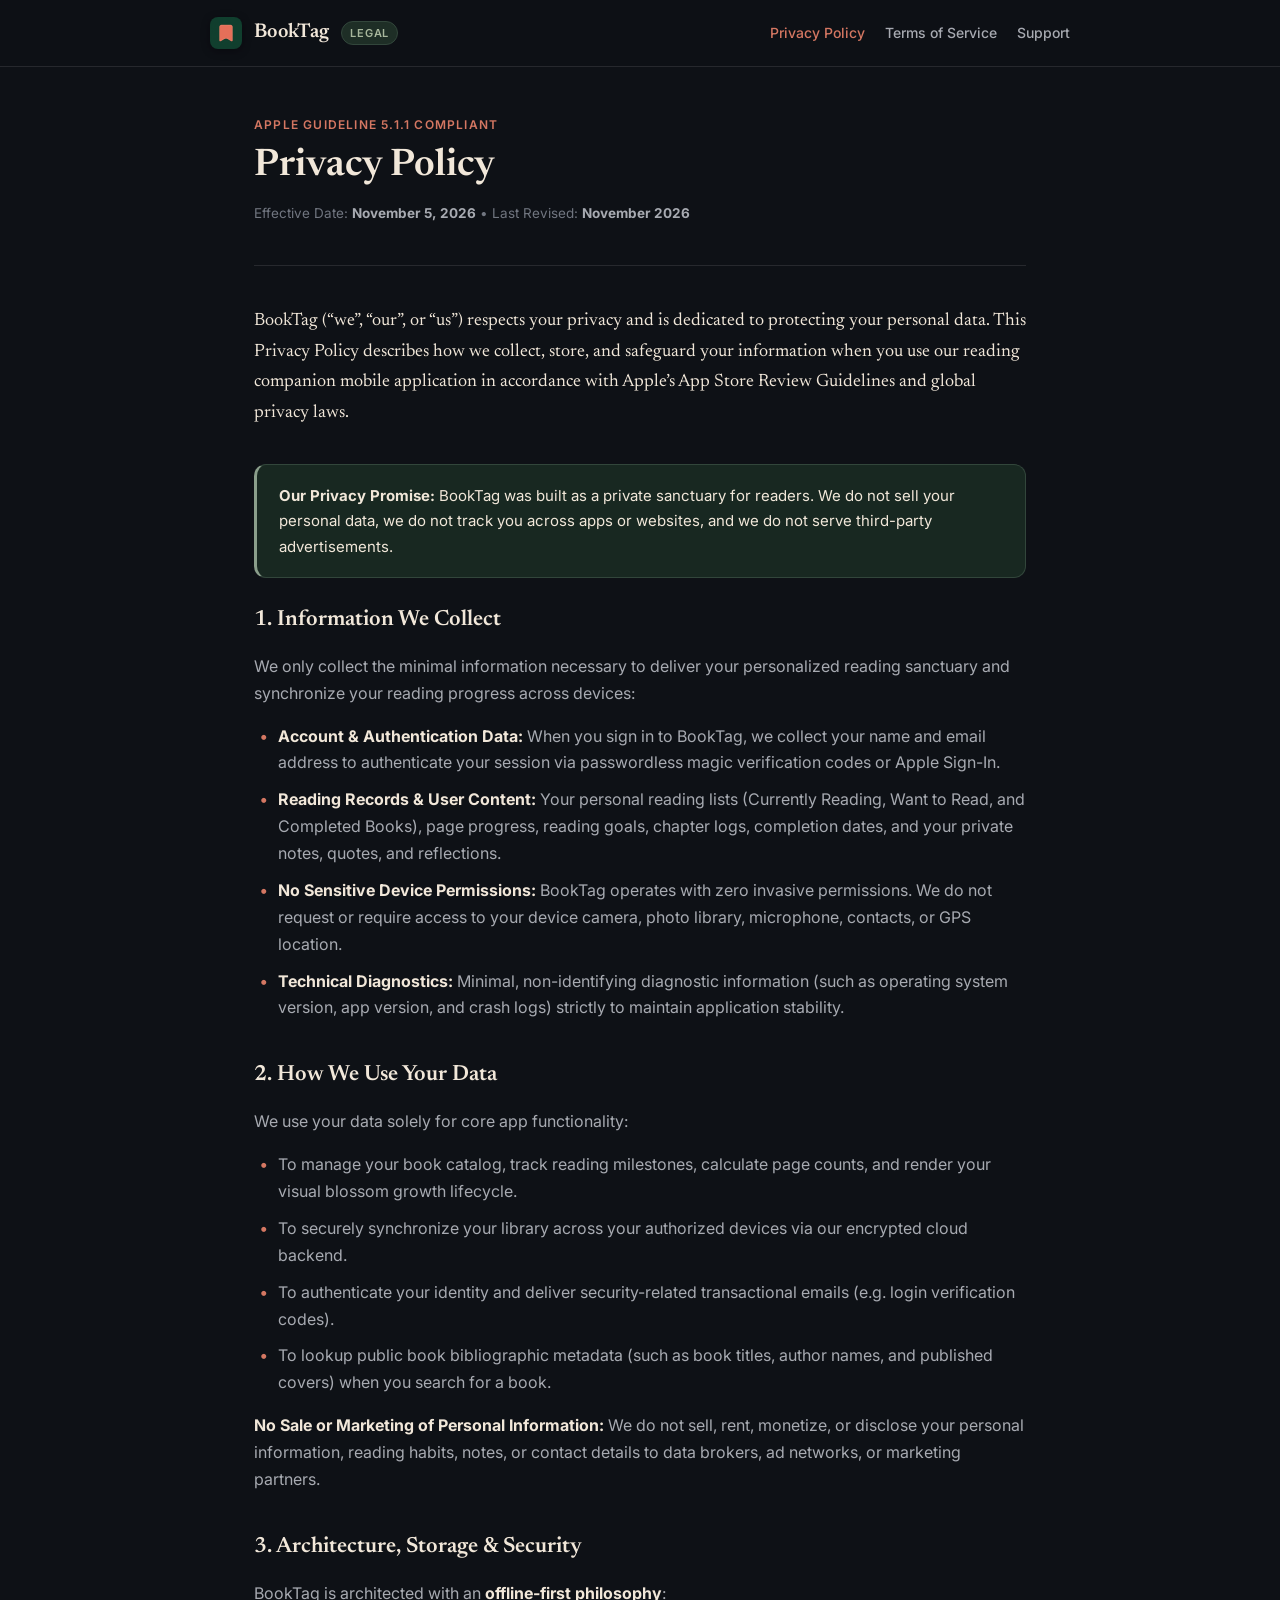
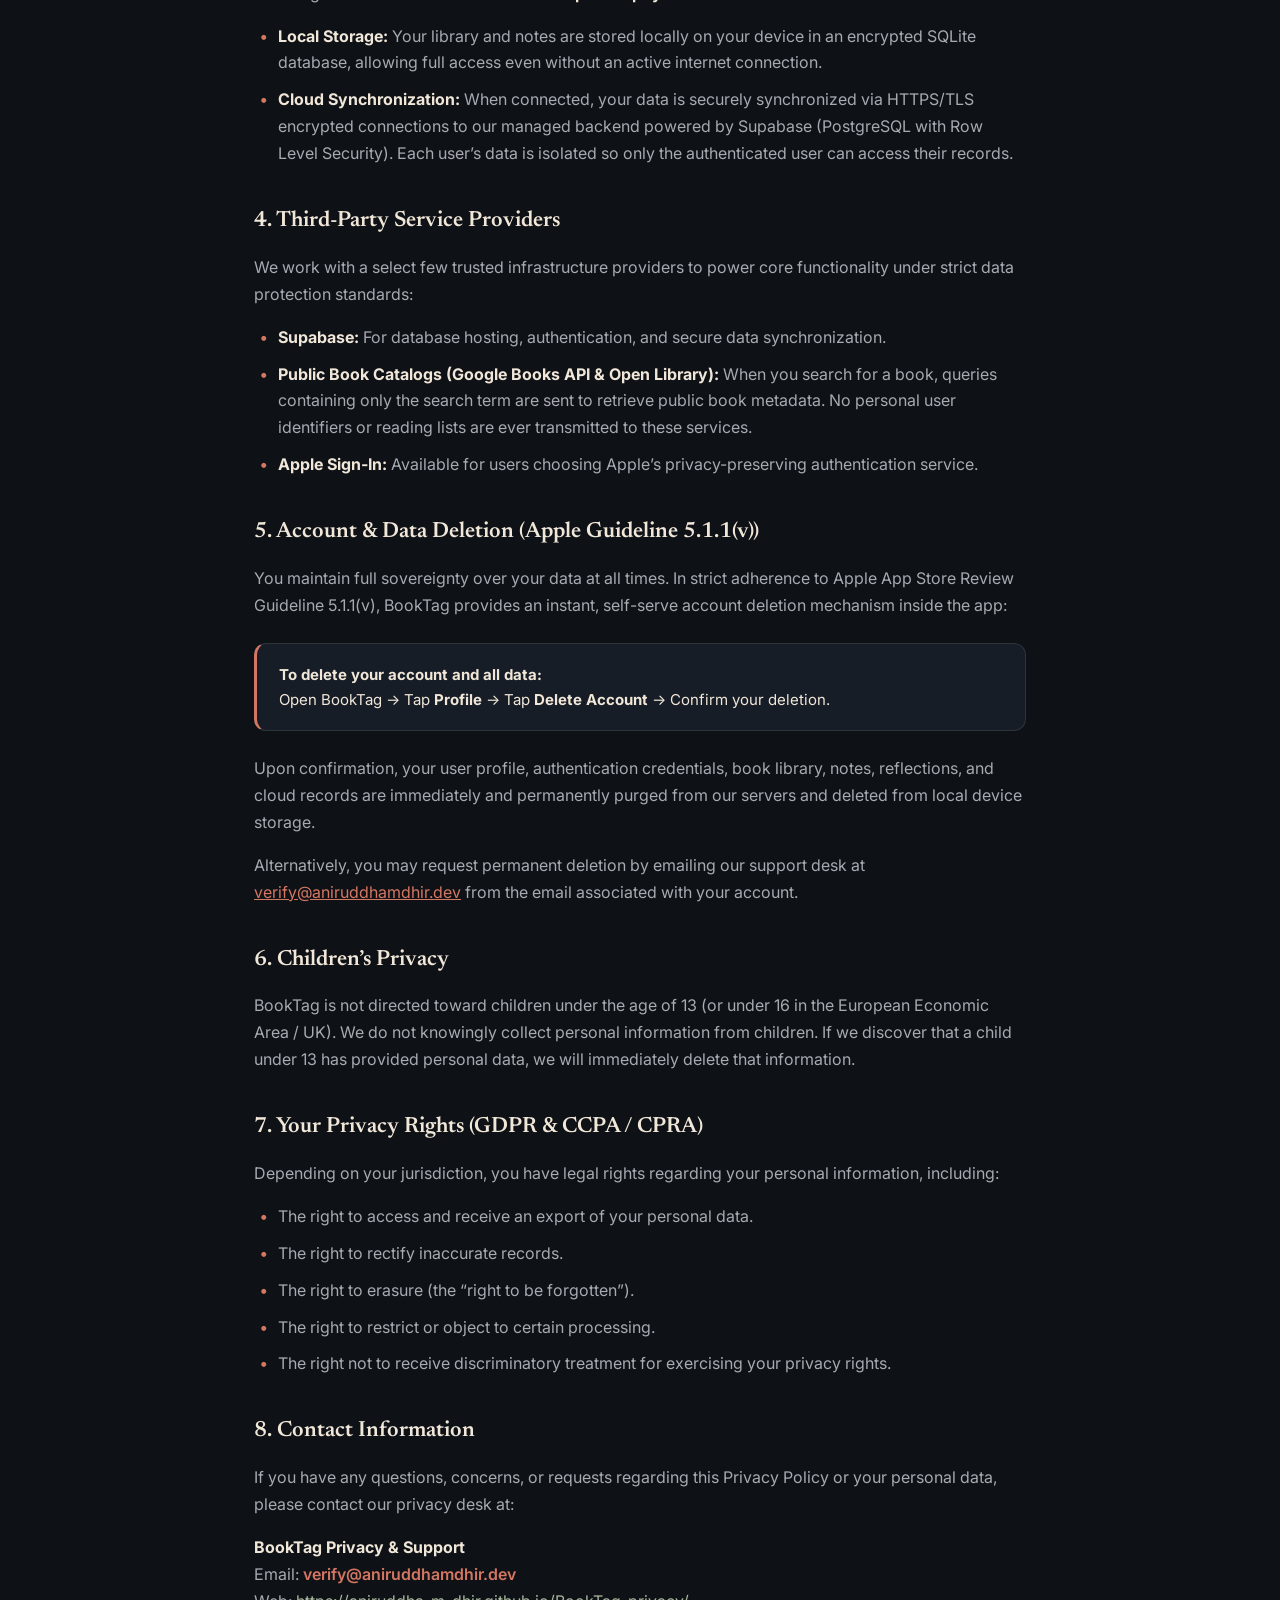
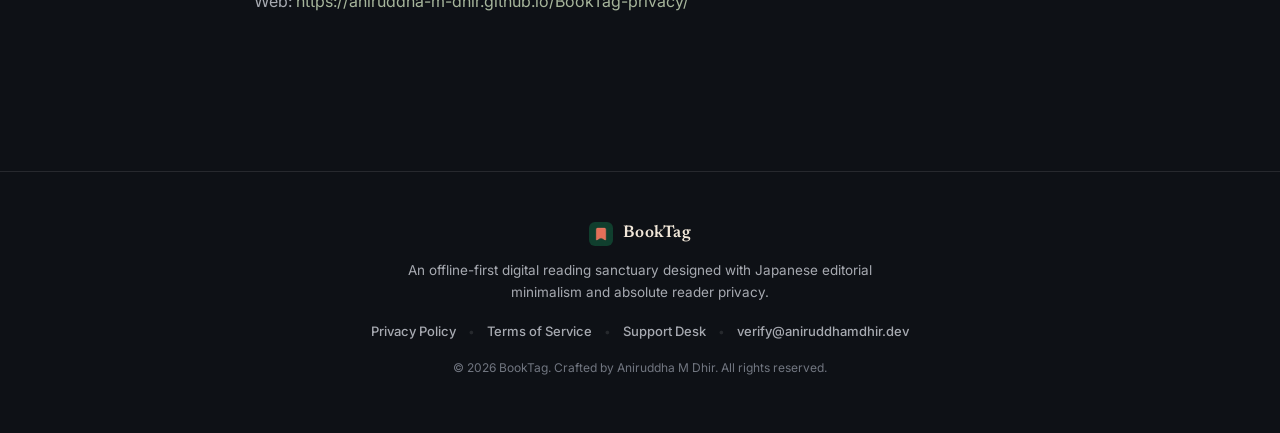
==== privacy.html @ 9f35cb64 "feat: add official BookTag logo, enhanced footers, and favicon" ====
<!DOCTYPE html>
<html lang="en">
<head>
  <meta charset="UTF-8">
  <meta name="viewport" content="width=device-width, initial-scale=1.0">
  <title>Privacy Policy — BookTag</title>
  <meta name="description" content="BookTag Privacy Policy: How we collect, safeguard, and respect your personal reading data in accordance with Apple App Store Review Guidelines.">
  <link rel="preconnect" href="https://fonts.googleapis.com">
  <link rel="preconnect" href="https://fonts.gstatic.com" crossorigin>
  <link href="https://fonts.googleapis.com/css2?family=Inter:wght@400;500;600;700&family=Newsreader:ital,opsz,wght@0,6..72,400;0,6..72,500;0,6..72,600;1,6..72,400&display=swap" rel="stylesheet">
  <link rel="icon" type="image/png" href="favicon.png">
  <link rel="apple-touch-icon" href="icon.png">
  <link rel="stylesheet" href="style.css">
</head>
<body>

  <nav class="site-nav">
    <div class="nav-container">
      <a href="index.html" class="brand-link">
        <img src="icon.png" alt="BookTag" class="brand-logo-img">
        <span class="brand-name">BookTag</span>
        <span class="brand-badge">Legal</span>
      </a>
      <div class="nav-links">
        <a href="privacy.html" class="active">Privacy Policy</a>
        <a href="terms.html">Terms of Service</a>
        <a href="support.html">Support</a>
      </div>
    </div>
  </nav>

  <main class="container">
    <header class="page-header">
      <div class="page-category">Apple Guideline 5.1.1 Compliant</div>
      <h1>Privacy Policy</h1>
      <p class="effective-date">Effective Date: <strong>November 5, 2026</strong> &bull; Last Revised: <strong>November 2026</strong></p>
    </header>

    <p class="intro-lead">
      BookTag (“we”, “our”, or “us”) respects your privacy and is dedicated to protecting your personal data. This Privacy Policy describes how we collect, store, and safeguard your information when you use our reading companion mobile application in accordance with Apple’s App Store Review Guidelines and global privacy laws.
    </p>

    <div class="callout-box green">
      <p>
        <strong>Our Privacy Promise:</strong> BookTag was built as a private sanctuary for readers. We do not sell your personal data, we do not track you across apps or websites, and we do not serve third-party advertisements.
      </p>
    </div>

    <section class="legal-section">
      <h2>1. Information We Collect</h2>
      <p>We only collect the minimal information necessary to deliver your personalized reading sanctuary and synchronize your reading progress across devices:</p>
      <ul>
        <li>
          <strong>Account & Authentication Data:</strong> When you sign in to BookTag, we collect your name and email address to authenticate your session via passwordless magic verification codes or Apple Sign-In.
        </li>
        <li>
          <strong>Reading Records & User Content:</strong> Your personal reading lists (Currently Reading, Want to Read, and Completed Books), page progress, reading goals, chapter logs, completion dates, and your private notes, quotes, and reflections.
        </li>
        <li>
          <strong>No Sensitive Device Permissions:</strong> BookTag operates with zero invasive permissions. We do not request or require access to your device camera, photo library, microphone, contacts, or GPS location.
        </li>
        <li>
          <strong>Technical Diagnostics:</strong> Minimal, non-identifying diagnostic information (such as operating system version, app version, and crash logs) strictly to maintain application stability.
        </li>
      </ul>
    </section>

    <section class="legal-section">
      <h2>2. How We Use Your Data</h2>
      <p>We use your data solely for core app functionality:</p>
      <ul>
        <li>To manage your book catalog, track reading milestones, calculate page counts, and render your visual blossom growth lifecycle.</li>
        <li>To securely synchronize your library across your authorized devices via our encrypted cloud backend.</li>
        <li>To authenticate your identity and deliver security-related transactional emails (e.g. login verification codes).</li>
        <li>To lookup public book bibliographic metadata (such as book titles, author names, and published covers) when you search for a book.</li>
      </ul>
      <p>
        <strong>No Sale or Marketing of Personal Information:</strong> We do not sell, rent, monetize, or disclose your personal information, reading habits, notes, or contact details to data brokers, ad networks, or marketing partners.
      </p>
    </section>

    <section class="legal-section">
      <h2>3. Architecture, Storage & Security</h2>
      <p>
        BookTag is architected with an <strong>offline-first philosophy</strong>:
      </p>
      <ul>
        <li>
          <strong>Local Storage:</strong> Your library and notes are stored locally on your device in an encrypted SQLite database, allowing full access even without an active internet connection.
        </li>
        <li>
          <strong>Cloud Synchronization:</strong> When connected, your data is securely synchronized via HTTPS/TLS encrypted connections to our managed backend powered by Supabase (PostgreSQL with Row Level Security). Each user’s data is isolated so only the authenticated user can access their records.
        </li>
      </ul>
    </section>

    <section class="legal-section">
      <h2>4. Third-Party Service Providers</h2>
      <p>We work with a select few trusted infrastructure providers to power core functionality under strict data protection standards:</p>
      <ul>
        <li>
          <strong>Supabase:</strong> For database hosting, authentication, and secure data synchronization.
        </li>
        <li>
          <strong>Public Book Catalogs (Google Books API & Open Library):</strong> When you search for a book, queries containing only the search term are sent to retrieve public book metadata. No personal user identifiers or reading lists are ever transmitted to these services.
        </li>
        <li>
          <strong>Apple Sign-In:</strong> Available for users choosing Apple’s privacy-preserving authentication service.
        </li>
      </ul>
    </section>

    <section class="legal-section">
      <h2>5. Account & Data Deletion (Apple Guideline 5.1.1(v))</h2>
      <p>You maintain full sovereignty over your data at all times. In strict adherence to Apple App Store Review Guideline 5.1.1(v), BookTag provides an instant, self-serve account deletion mechanism inside the app:</p>
      <div class="callout-box">
        <p>
          <strong>To delete your account and all data:</strong><br>
          Open BookTag &rarr; Tap <strong>Profile</strong> &rarr; Tap <strong>Delete Account</strong> &rarr; Confirm your deletion.
        </p>
      </div>
      <p>
        Upon confirmation, your user profile, authentication credentials, book library, notes, reflections, and cloud records are immediately and permanently purged from our servers and deleted from local device storage.
      </p>
      <p>
        Alternatively, you may request permanent deletion by emailing our support desk at <a href="mailto:verify@aniruddhamdhir.dev" style="color: var(--accent-terracotta);">verify@aniruddhamdhir.dev</a> from the email associated with your account.
      </p>
    </section>

    <section class="legal-section">
      <h2>6. Children’s Privacy</h2>
      <p>
        BookTag is not directed toward children under the age of 13 (or under 16 in the European Economic Area / UK). We do not knowingly collect personal information from children. If we discover that a child under 13 has provided personal data, we will immediately delete that information.
      </p>
    </section>

    <section class="legal-section">
      <h2>7. Your Privacy Rights (GDPR & CCPA / CPRA)</h2>
      <p>Depending on your jurisdiction, you have legal rights regarding your personal information, including:</p>
      <ul>
        <li>The right to access and receive an export of your personal data.</li>
        <li>The right to rectify inaccurate records.</li>
        <li>The right to erasure (the “right to be forgotten”).</li>
        <li>The right to restrict or object to certain processing.</li>
        <li>The right not to receive discriminatory treatment for exercising your privacy rights.</li>
      </ul>
    </section>

    <section class="legal-section">
      <h2>8. Contact Information</h2>
      <p>If you have any questions, concerns, or requests regarding this Privacy Policy or your personal data, please contact our privacy desk at:</p>
      <p>
        <strong>BookTag Privacy & Support</strong><br>
        Email: <a href="mailto:verify@aniruddhamdhir.dev" style="color: var(--accent-terracotta); text-decoration: none; font-weight: 600;">verify@aniruddhamdhir.dev</a><br>
        Web: <a href="https://aniruddha-m-dhir.github.io/BookTag-privacy/" style="color: var(--text-sage); text-decoration: none;">https://aniruddha-m-dhir.github.io/BookTag-privacy/</a>
      </p>
    </section>
  </main>

  <footer class="site-footer">
    <div class="footer-container">
      <a href="index.html" class="footer-brand">
        <img src="icon.png" alt="BookTag" class="footer-logo">
        <span class="footer-brand-name">BookTag</span>
      </a>
      <p class="footer-tagline">
        An offline-first digital reading sanctuary designed with Japanese editorial minimalism and absolute reader privacy.
      </p>
      <div class="footer-links">
        <a href="privacy.html">Privacy Policy</a>
        <span class="sep">&bull;</span>
        <a href="terms.html">Terms of Service</a>
        <span class="sep">&bull;</span>
        <a href="support.html">Support Desk</a>
        <span class="sep">&bull;</span>
        <a href="mailto:verify@aniruddhamdhir.dev">verify@aniruddhamdhir.dev</a>
      </div>
      <p class="footer-copyright">&copy; 2026 BookTag. Crafted by Aniruddha M Dhir. All rights reserved.</p>
    </div>
  </footer>

</body>
</html>
---- style.css ----
:root {
  --bg-primary: #0E1116;
  --bg-surface: #161D26;
  --bg-surface-elevated: #1E2632;
  --bg-green-card: #182821;
  --border-color: rgba(255, 255, 255, 0.1);
  --border-green: #32463B;
  --text-primary: #F1E7D9;
  --text-secondary: #A7AAB1;
  --text-muted: #717680;
  --text-sage: #A7B69C;
  --accent-terracotta: #D47762;
  --accent-gold: #D8A765;
  --accent-sage: #8A9E8B;
  --font-serif: "Newsreader", Georgia, "Times New Roman", serif;
  --font-sans: "Inter", -apple-system, BlinkMacSystemFont, "Segoe UI", Roboto, sans-serif;
}

* {
  box-sizing: border-box;
  margin: 0;
  padding: 0;
}

body {
  background-color: var(--bg-primary);
  color: var(--text-primary);
  font-family: var(--font-sans);
  line-height: 1.68;
  font-size: 16px;
  -webkit-font-smoothing: antialiased;
  -moz-osx-font-smoothing: grayscale;
  padding: 0;
  margin: 0;
}

.site-nav {
  position: sticky;
  top: 0;
  z-index: 100;
  background: rgba(14, 17, 22, 0.88);
  backdrop-filter: blur(16px);
  -webkit-backdrop-filter: blur(16px);
  border-bottom: 1px solid var(--border-color);
  padding: 16px 24px;
}

.nav-container {
  max-width: 860px;
  margin: 0 auto;
  display: flex;
  align-items: center;
  justify-content: space-between;
}

.brand-link {
  display: flex;
  align-items: center;
  gap: 12px;
  text-decoration: none;
  color: var(--text-primary);
}

.brand-mark {
  width: 32px;
  height: 32px;
  border-radius: 8px;
  background: linear-gradient(135deg, #24382D 0%, #182821 100%);
  border: 1px solid var(--border-green);
  display: flex;
  align-items: center;
  justify-content: center;
  color: var(--accent-gold);
  font-family: var(--font-serif);
  font-weight: 700;
  font-size: 18px;
}

.brand-logo-img {
  width: 32px;
  height: 32px;
  border-radius: 8px;
  object-fit: cover;
  box-shadow: 0 2px 8px rgba(0, 0, 0, 0.35);
  display: block;
}

.hero-logo-img {
  width: 64px;
  height: 64px;
  border-radius: 16px;
  object-fit: cover;
  margin: 0 auto 16px;
  display: block;
  box-shadow: 0 10px 25px rgba(0, 0, 0, 0.4);
}

.brand-name {
  font-family: var(--font-serif);
  font-size: 20px;
  font-weight: 600;
  letter-spacing: 0.3px;
  color: var(--text-primary);
}

.brand-badge {
  font-size: 11px;
  font-weight: 600;
  text-transform: uppercase;
  letter-spacing: 0.8px;
  color: var(--text-sage);
  background: rgba(36, 56, 45, 0.75);
  border: 1px solid var(--border-green);
  padding: 2px 8px;
  border-radius: 12px;
}

.nav-links {
  display: flex;
  gap: 20px;
  align-items: center;
}

.nav-links a {
  color: var(--text-secondary);
  text-decoration: none;
  font-size: 14px;
  font-weight: 500;
  transition: color 0.2s ease;
}

.nav-links a:hover,
.nav-links a.active {
  color: var(--accent-terracotta);
}

.container {
  max-width: 820px;
  margin: 0 auto;
  padding: 48px 24px 80px;
}

.page-header {
  margin-bottom: 40px;
  padding-bottom: 24px;
  border-bottom: 1px solid var(--border-color);
}

.page-category {
  font-size: 12px;
  font-weight: 600;
  text-transform: uppercase;
  letter-spacing: 1.2px;
  color: var(--accent-terracotta);
  margin-bottom: 8px;
}

h1 {
  font-family: var(--font-serif);
  font-size: 38px;
  font-weight: 600;
  line-height: 1.25;
  color: var(--text-primary);
  margin-bottom: 12px;
}

.effective-date {
  font-size: 13.5px;
  color: var(--text-muted);
}

.effective-date strong {
  color: var(--text-secondary);
}

.intro-lead {
  font-size: 18px;
  line-height: 1.7;
  color: var(--text-primary);
  margin-bottom: 36px;
  font-family: var(--font-serif);
}

.legal-section {
  margin-bottom: 36px;
}

h2 {
  font-family: var(--font-serif);
  font-size: 22px;
  font-weight: 600;
  color: var(--text-primary);
  margin-bottom: 14px;
  display: flex;
  align-items: baseline;
  gap: 8px;
}

p {
  color: var(--text-secondary);
  margin-bottom: 16px;
}

ul {
  list-style: none;
  margin-bottom: 16px;
}

li {
  position: relative;
  padding-left: 24px;
  margin-bottom: 10px;
  color: var(--text-secondary);
}

li::before {
  content: "•";
  position: absolute;
  left: 6px;
  top: 0;
  color: var(--accent-terracotta);
  font-weight: bold;
}

strong {
  color: var(--text-primary);
}

.callout-box {
  background: var(--bg-surface);
  border: 1px solid var(--border-color);
  border-left: 3px solid var(--accent-terracotta);
  border-radius: 12px;
  padding: 18px 22px;
  margin: 24px 0;
}

.callout-box.green {
  background: var(--bg-green-card);
  border-color: var(--border-green);
  border-left: 3px solid var(--accent-sage);
}

.callout-box p {
  margin-bottom: 0;
  color: var(--text-primary);
  font-size: 15px;
}

.portal-grid {
  display: grid;
  grid-template-columns: repeat(auto-fit, minmax(240px, 1fr));
  gap: 20px;
  margin: 36px 0;
}

.portal-card {
  background: var(--bg-surface);
  border: 1px solid var(--border-color);
  border-radius: 18px;
  padding: 28px 24px;
  text-decoration: none;
  color: inherit;
  transition: transform 0.2s ease, border-color 0.2s ease, background-color 0.2s ease;
  display: flex;
  flex-direction: column;
  justify-content: space-between;
}

.portal-card:hover {
  transform: translateY(-2px);
  border-color: var(--accent-terracotta);
  background: var(--bg-surface-elevated);
}

.portal-card-icon {
  font-size: 24px;
  margin-bottom: 16px;
  display: inline-block;
}

.portal-card h3 {
  font-family: var(--font-serif);
  font-size: 20px;
  font-weight: 600;
  color: var(--text-primary);
  margin-bottom: 8px;
}

.portal-card p {
  font-size: 14px;
  color: var(--text-secondary);
  margin-bottom: 20px;
}

.card-action {
  font-size: 13.5px;
  font-weight: 600;
  color: var(--accent-terracotta);
  display: flex;
  align-items: center;
  gap: 6px;
}

.site-footer {
  border-top: 1px solid var(--border-color);
  padding: 48px 24px 40px;
  text-align: center;
  color: var(--text-muted);
  font-size: 13px;
  margin-top: 40px;
}

.footer-container {
  max-width: 680px;
  margin: 0 auto;
}

.footer-brand {
  display: inline-flex;
  align-items: center;
  gap: 10px;
  margin-bottom: 12px;
  text-decoration: none;
  color: var(--text-primary);
}

.footer-logo {
  width: 24px;
  height: 24px;
  border-radius: 6px;
  object-fit: cover;
}

.footer-brand-name {
  font-family: var(--font-serif);
  font-size: 17px;
  font-weight: 600;
  letter-spacing: 0.3px;
  color: var(--text-primary);
}

.footer-tagline {
  color: var(--text-secondary);
  font-size: 13.5px;
  max-width: 520px;
  margin: 0 auto 18px;
  line-height: 1.6;
}

.footer-links {
  display: flex;
  align-items: center;
  justify-content: center;
  flex-wrap: wrap;
  gap: 12px;
  margin-bottom: 16px;
}

.footer-links a {
  color: var(--text-secondary);
  text-decoration: none;
  font-size: 13px;
  font-weight: 500;
  transition: color 0.15s ease;
}

.footer-links a:hover {
  color: var(--accent-terracotta);
}

.footer-links .sep {
  color: var(--border-color);
  font-size: 12px;
}

.footer-copyright {
  font-size: 12px;
  color: var(--text-muted);
  line-height: 1.5;
}

@media (max-width: 640px) {
  h1 {
    font-size: 28px;
  }
  .nav-links {
    gap: 12px;
  }
  .nav-links a {
    font-size: 13px;
  }
  .container {
    padding: 32px 18px 60px;
  }
}
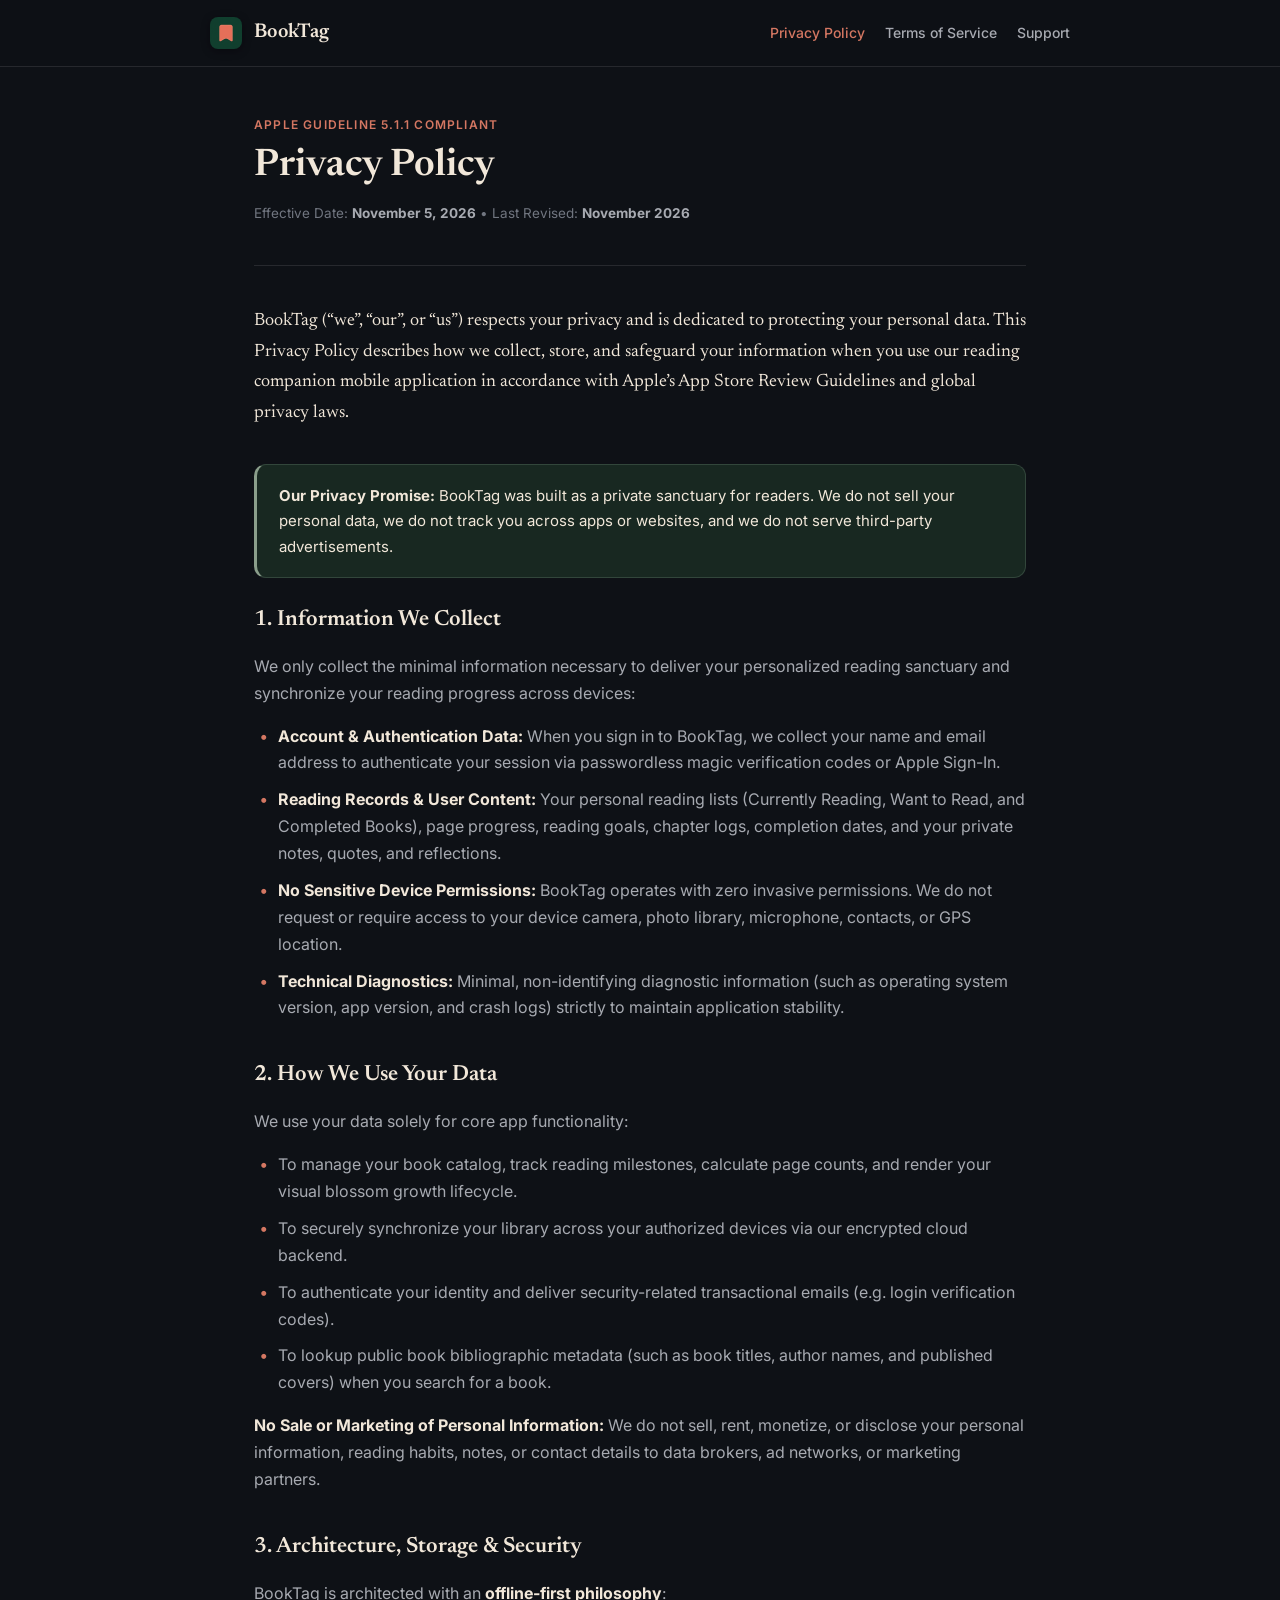
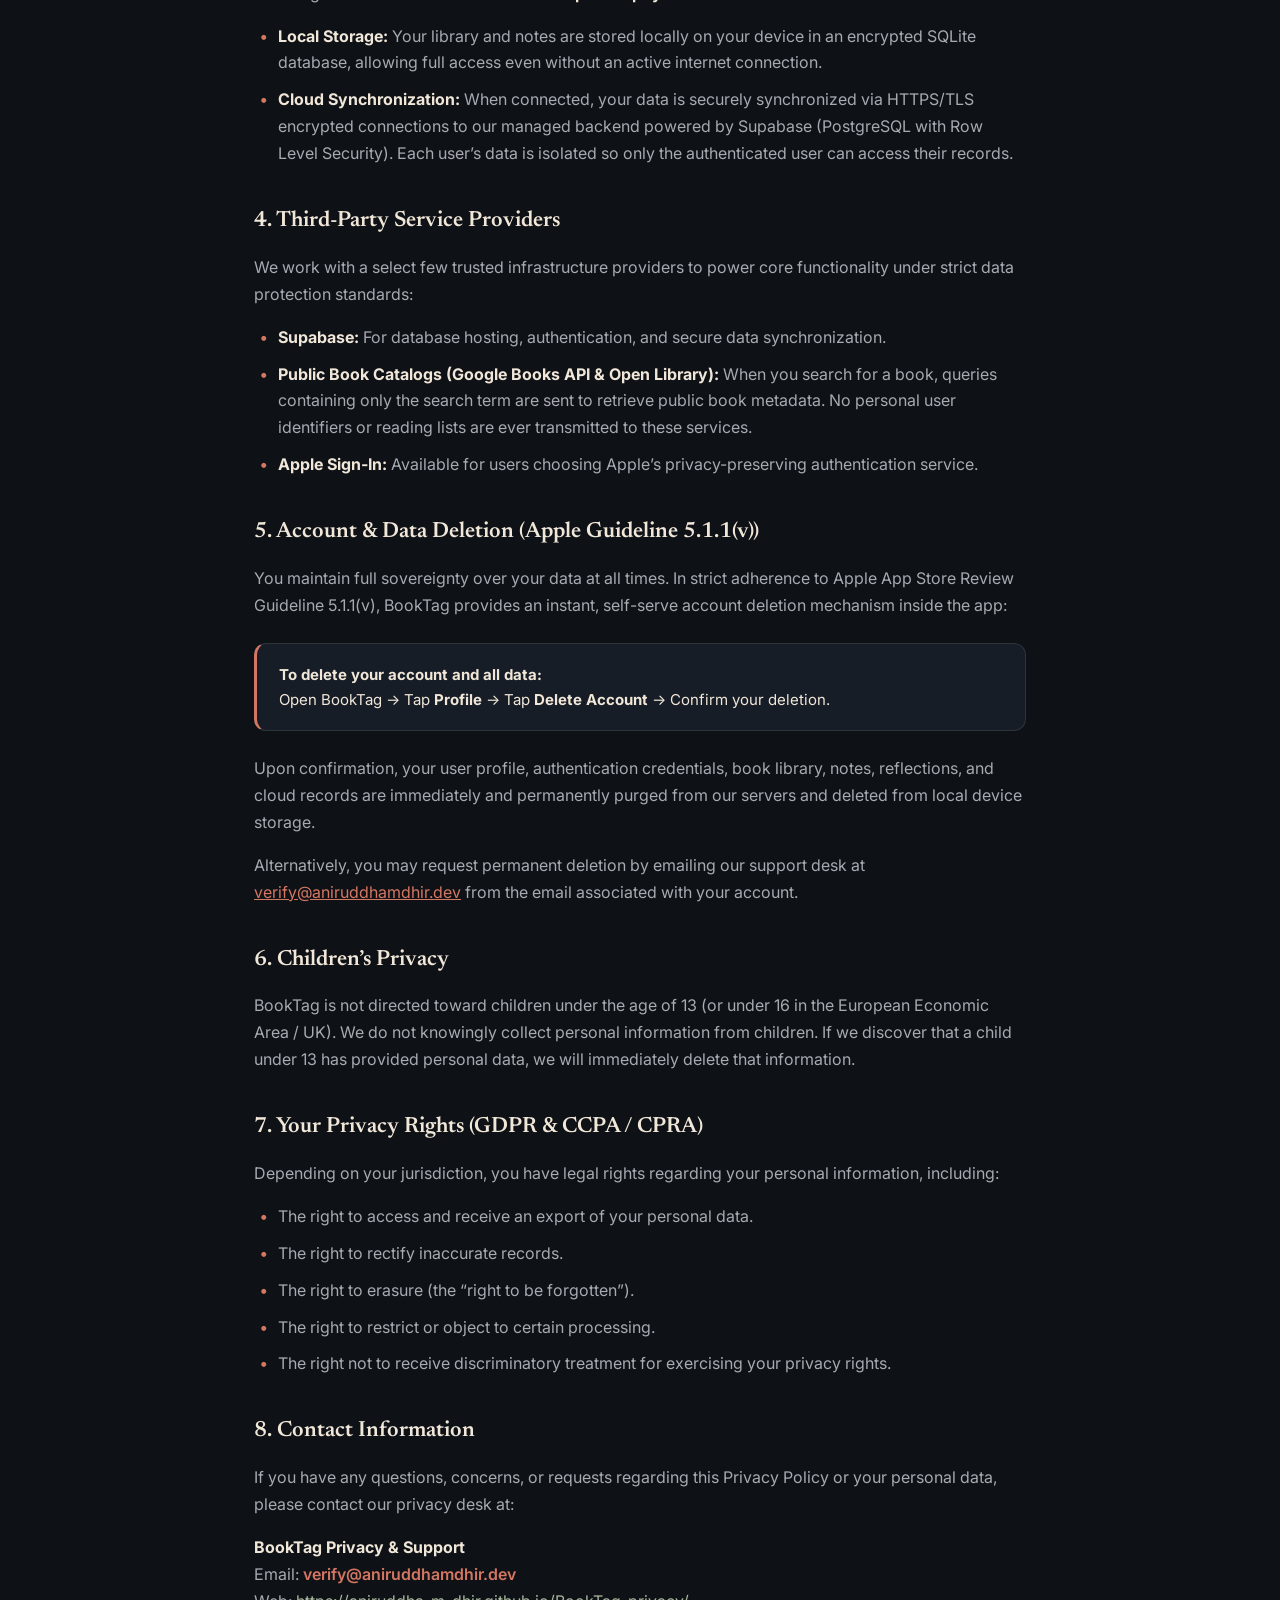
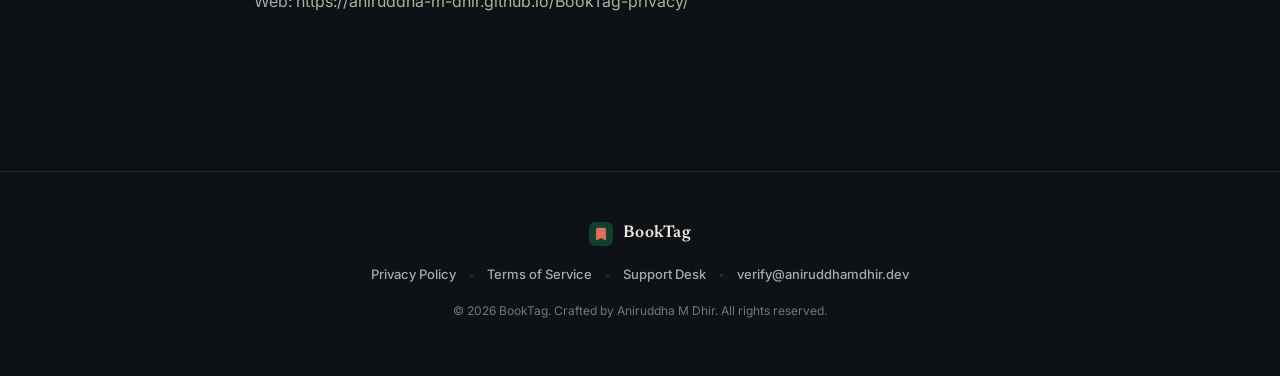
==== commit f766d721: "fix: remove brand badge and footer tagline per user request" ====
--- a/privacy.html
+++ b/privacy.html
@@ -19,7 +19,6 @@
       <a href="index.html" class="brand-link">
         <img src="icon.png" alt="BookTag" class="brand-logo-img">
         <span class="brand-name">BookTag</span>
-        <span class="brand-badge">Legal</span>
       </a>
       <div class="nav-links">
         <a href="privacy.html" class="active">Privacy Policy</a>
@@ -163,9 +162,6 @@
         <img src="icon.png" alt="BookTag" class="footer-logo">
         <span class="footer-brand-name">BookTag</span>
       </a>
-      <p class="footer-tagline">
-        An offline-first digital reading sanctuary designed with Japanese editorial minimalism and absolute reader privacy.
-      </p>
       <div class="footer-links">
         <a href="privacy.html">Privacy Policy</a>
         <span class="sep">&bull;</span>
--- a/style.css
+++ b/style.css
@@ -320,7 +320,7 @@
   display: inline-flex;
   align-items: center;
   gap: 10px;
-  margin-bottom: 12px;
+  margin-bottom: 16px;
   text-decoration: none;
   color: var(--text-primary);
 }
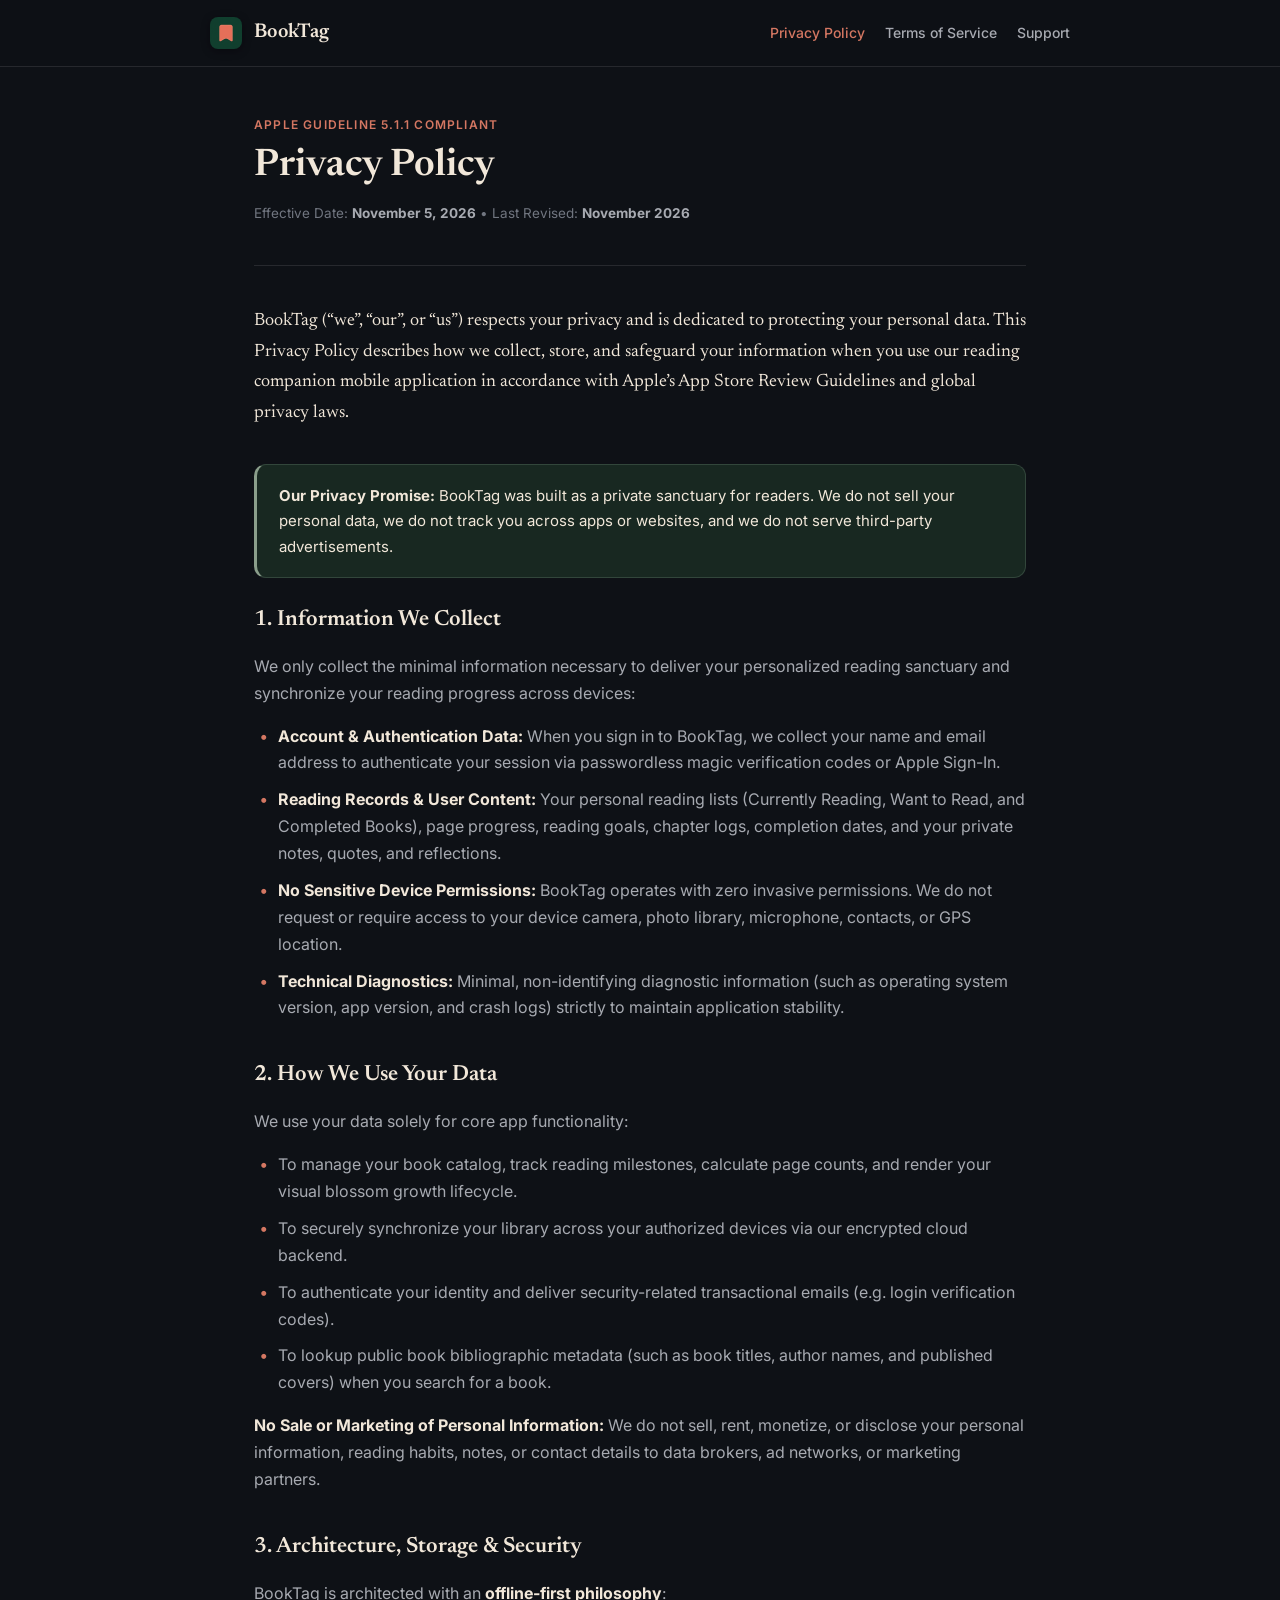
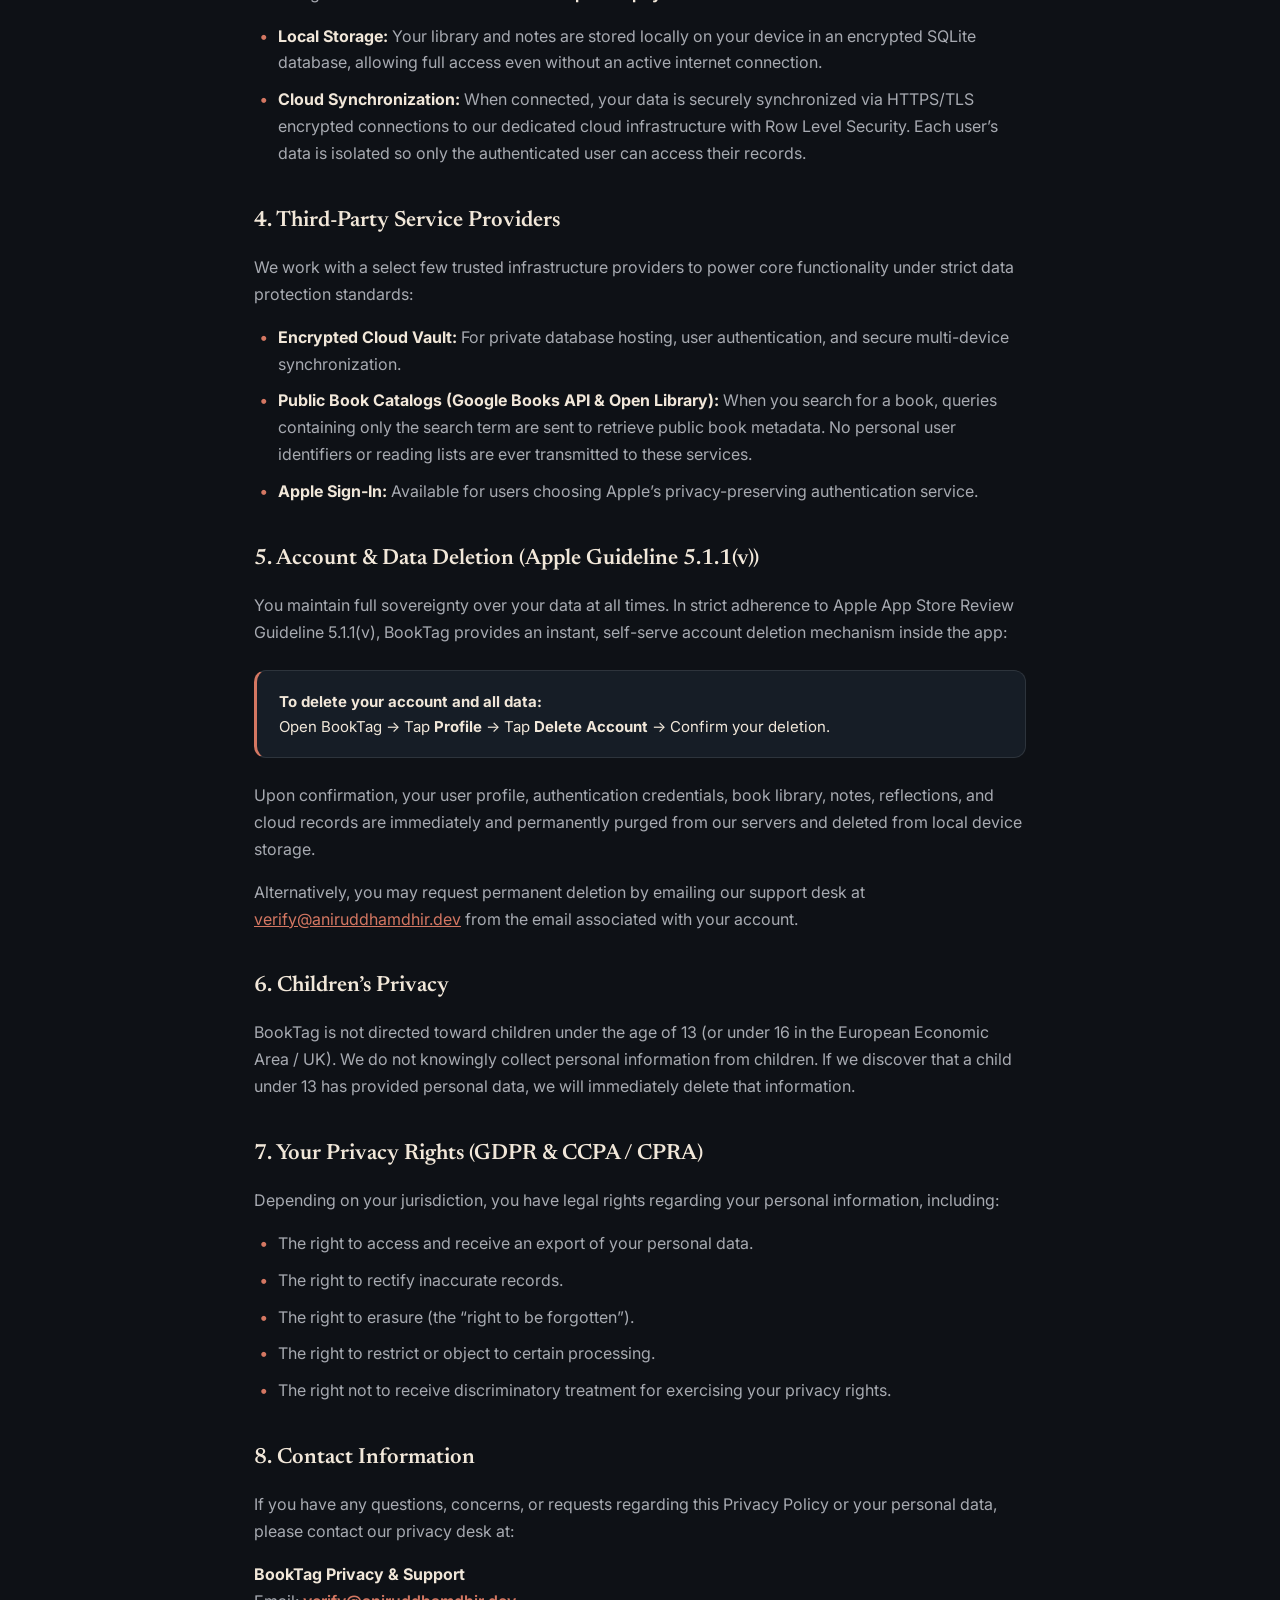
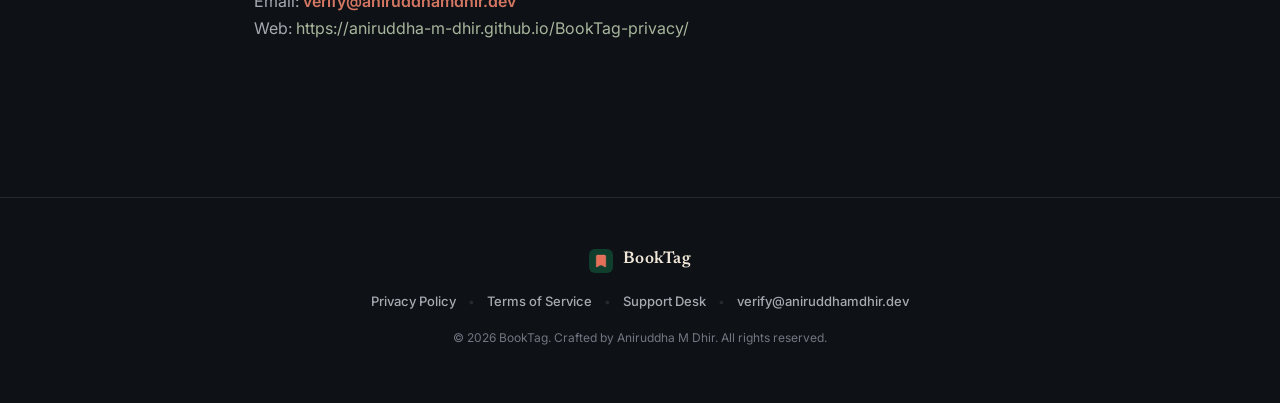
==== commit 3d0d1062: "fix(landing): fit screenshot perfectly inside phone mockup, restrict hover to screen glass, remove t" ====
--- a/privacy.html
+++ b/privacy.html
@@ -9,18 +9,23 @@
   <link rel="preconnect" href="https://fonts.gstatic.com" crossorigin>
   <link href="https://fonts.googleapis.com/css2?family=Inter:wght@400;500;600;700&family=Newsreader:ital,opsz,wght@0,6..72,400;0,6..72,500;0,6..72,600;1,6..72,400&display=swap" rel="stylesheet">
   <link rel="icon" type="image/png" href="favicon.png">
-  <link rel="apple-touch-icon" href="icon.png">
-  <link rel="stylesheet" href="style.css">
+  <link rel="apple-touch-icon" href="booktag-icon.png">
+  <link rel="stylesheet" href="style.css?v=1.3">
 </head>
 <body>
 
   <nav class="site-nav">
     <div class="nav-container">
       <a href="index.html" class="brand-link">
-        <img src="icon.png" alt="BookTag" class="brand-logo-img">
+        <img src="booktag-icon.png" alt="BookTag" class="brand-logo-img">
         <span class="brand-name">BookTag</span>
       </a>
-      <div class="nav-links">
+      <button class="nav-toggle" id="navToggle" onclick="toggleNavMenu(event)" aria-label="Toggle navigation menu" aria-expanded="false">
+        <span class="hamburger-bar"></span>
+        <span class="hamburger-bar"></span>
+        <span class="hamburger-bar"></span>
+      </button>
+      <div class="nav-links" id="navLinks">
         <a href="privacy.html" class="active">Privacy Policy</a>
         <a href="terms.html">Terms of Service</a>
         <a href="support.html">Support</a>
@@ -88,7 +93,7 @@
           <strong>Local Storage:</strong> Your library and notes are stored locally on your device in an encrypted SQLite database, allowing full access even without an active internet connection.
         </li>
         <li>
-          <strong>Cloud Synchronization:</strong> When connected, your data is securely synchronized via HTTPS/TLS encrypted connections to our managed backend powered by Supabase (PostgreSQL with Row Level Security). Each user’s data is isolated so only the authenticated user can access their records.
+          <strong>Cloud Synchronization:</strong> When connected, your data is securely synchronized via HTTPS/TLS encrypted connections to our dedicated cloud infrastructure with Row Level Security. Each user’s data is isolated so only the authenticated user can access their records.
         </li>
       </ul>
     </section>
@@ -98,7 +103,7 @@
       <p>We work with a select few trusted infrastructure providers to power core functionality under strict data protection standards:</p>
       <ul>
         <li>
-          <strong>Supabase:</strong> For database hosting, authentication, and secure data synchronization.
+          <strong>Encrypted Cloud Vault:</strong> For private database hosting, user authentication, and secure multi-device synchronization.
         </li>
         <li>
           <strong>Public Book Catalogs (Google Books API & Open Library):</strong> When you search for a book, queries containing only the search term are sent to retrieve public book metadata. No personal user identifiers or reading lists are ever transmitted to these services.
@@ -159,7 +164,7 @@
   <footer class="site-footer">
     <div class="footer-container">
       <a href="index.html" class="footer-brand">
-        <img src="icon.png" alt="BookTag" class="footer-logo">
+        <img src="booktag-icon.png" alt="BookTag" class="footer-logo">
         <span class="footer-brand-name">BookTag</span>
       </a>
       <div class="footer-links">
@@ -175,6 +180,7 @@
     </div>
   </footer>
 
+  <script src="script.js?v=1.3"></script>
 </body>
 </html>
 
--- a/style.css
+++ b/style.css
@@ -51,6 +51,7 @@
   display: flex;
   align-items: center;
   justify-content: space-between;
+  position: relative;
 }
 
 .brand-link {
@@ -134,6 +135,51 @@
   color: var(--accent-terracotta);
 }
 
+.nav-toggle {
+  display: none;
+  background: transparent;
+  border: 1px solid var(--border-color);
+  border-radius: 8px;
+  width: 40px;
+  height: 40px;
+  padding: 8px;
+  cursor: pointer;
+  flex-direction: column;
+  justify-content: center;
+  align-items: center;
+  gap: 5px;
+  transition: background-color 0.2s ease, border-color 0.2s ease;
+}
+
+.nav-toggle:hover,
+.nav-toggle:focus-visible {
+  background: rgba(255, 255, 255, 0.06);
+  border-color: var(--accent-terracotta);
+  outline: none;
+}
+
+.hamburger-bar {
+  display: block;
+  width: 20px;
+  height: 2px;
+  background-color: var(--text-primary);
+  border-radius: 2px;
+  transition: transform 0.25s ease, opacity 0.25s ease;
+}
+
+.nav-toggle.open .hamburger-bar:nth-child(1) {
+  transform: translateY(7px) rotate(45deg);
+}
+
+.nav-toggle.open .hamburger-bar:nth-child(2) {
+  opacity: 0;
+  transform: scaleX(0);
+}
+
+.nav-toggle.open .hamburger-bar:nth-child(3) {
+  transform: translateY(-7px) rotate(-45deg);
+}
+
 .container {
   max-width: 820px;
   margin: 0 auto;
@@ -191,6 +237,10 @@
   font-weight: 600;
   color: var(--text-primary);
   margin-bottom: 14px;
+}
+
+.legal-section h2,
+.legal-content h2 {
   display: flex;
   align-items: baseline;
   gap: 8px;
@@ -380,18 +430,1741 @@
   line-height: 1.5;
 }
 
+@media (max-width: 1100px) {
+  .nav-toggle {
+    display: flex;
+  }
+
+  .nav-links {
+    position: absolute;
+    top: calc(100% + 12px);
+    right: 0;
+    left: auto;
+    width: 220px;
+    max-width: calc(100vw - 32px);
+    background: #161D26;
+    border: 1px solid var(--border-color);
+    border-radius: 14px;
+    padding: 8px;
+    flex-direction: column;
+    align-items: stretch;
+    gap: 4px;
+    box-shadow: 0 16px 40px rgba(0, 0, 0, 0.7);
+    opacity: 0;
+    visibility: hidden;
+    transform: translateY(-8px);
+    transition: opacity 0.2s ease, transform 0.2s ease, visibility 0.2s;
+    z-index: 101;
+  }
+
+  .nav-links.open {
+    opacity: 1 !important;
+    visibility: visible !important;
+    transform: translateY(0) !important;
+    display: flex !important;
+    pointer-events: auto !important;
+  }
+
+  .nav-links a {
+    display: flex;
+    align-items: center;
+    padding: 10px 14px;
+    border-radius: 8px;
+    font-size: 14px;
+    color: var(--text-primary);
+    transition: background-color 0.15s ease, color 0.15s ease;
+  }
+
+  .nav-links a:hover,
+  .nav-links a:active {
+    background: rgba(255, 255, 255, 0.05);
+    color: var(--accent-terracotta);
+  }
+
+  .nav-links a.active {
+    background: rgba(212, 119, 98, 0.12);
+    color: var(--accent-terracotta);
+    font-weight: 600;
+  }
+}
+
 @media (max-width: 640px) {
   h1 {
     font-size: 28px;
   }
-  .nav-links {
-    gap: 12px;
-  }
-  .nav-links a {
-    font-size: 13px;
-  }
+
   .container {
     padding: 32px 18px 60px;
   }
 }
 
+/* ============================================================
+   BookTag — Product Landing Page Styles (Japanese Dark Editorial)
+   ============================================================ */
+
+.landing-wrapper {
+  max-width: 1140px;
+  margin: 0 auto;
+  padding: 0 24px;
+}
+
+/* App Store Button */
+.btn-app-store {
+  display: inline-flex;
+  align-items: center;
+  gap: 12px;
+  background: #000000;
+  color: #FFFFFF !important;
+  border: 1px solid rgba(255, 255, 255, 0.22);
+  border-radius: 14px;
+  padding: 10px 22px;
+  text-decoration: none;
+  transition: transform 0.2s ease, border-color 0.2s ease, box-shadow 0.2s ease;
+  box-shadow: 0 8px 24px rgba(0, 0, 0, 0.45);
+  position: relative;
+  overflow: hidden;
+}
+
+.btn-app-store:hover {
+  transform: translateY(-2px);
+  border-color: rgba(255, 255, 255, 0.45);
+  box-shadow: 0 12px 30px rgba(212, 119, 98, 0.25);
+}
+
+/* Button Shine Sweep (Villix style) */
+.btn-shine::after {
+  content: "";
+  position: absolute;
+  top: -150%;
+  left: -80%;
+  width: 50%;
+  height: 400%;
+  background: linear-gradient(115deg, transparent 0%, rgba(255, 255, 255, 0.35) 50%, transparent 100%);
+  transform: rotate(25deg);
+  animation: shineSweep 5.5s ease-in-out infinite;
+  pointer-events: none;
+}
+
+@keyframes shineSweep {
+  0%, 65% { left: -80%; }
+  100% { left: 180%; }
+}
+
+/* Animated Gradient Text */
+.animated-gradient-text {
+  background: linear-gradient(110deg, #F1E7D9 0%, #D8A765 35%, #D47762 65%, #F1E7D9 100%);
+  background-size: 250% auto;
+  -webkit-background-clip: text;
+  background-clip: text;
+  -webkit-text-fill-color: transparent;
+  color: transparent;
+  animation: gradientFlow 9s linear infinite;
+}
+
+@keyframes gradientFlow {
+  0% { background-position: 0% 50%; }
+  50% { background-position: 100% 50%; }
+  100% { background-position: 0% 50%; }
+}
+
+/* Background Grid Overlay & Ambient Glowing Orbs */
+.bg-ambient-layer {
+  position: fixed;
+  inset: 0;
+  pointer-events: none;
+  z-index: 0;
+  overflow: hidden;
+}
+
+.grid-overlay {
+  position: absolute;
+  inset: 0;
+  background-image: 
+    linear-gradient(rgba(255, 255, 255, 0.035) 1px, transparent 1px),
+    linear-gradient(90deg, rgba(255, 255, 255, 0.035) 1px, transparent 1px);
+  background-size: 52px 52px;
+  mask-image: radial-gradient(ellipse at 50% 20%, rgba(0, 0, 0, 0.9) 0%, transparent 75%);
+  -webkit-mask-image: radial-gradient(ellipse at 50% 20%, rgba(0, 0, 0, 0.9) 0%, transparent 75%);
+  opacity: 0.7;
+}
+
+.ambient-orb {
+  position: absolute;
+  border-radius: 50%;
+  filter: blur(110px);
+  opacity: 0.18;
+  will-change: transform;
+}
+
+.ambient-orb-1 {
+  width: 580px;
+  height: 580px;
+  top: -80px;
+  left: 15%;
+  background: radial-gradient(circle, #D47762 0%, #182821 65%, transparent 100%);
+  animation: orbFloat 18s ease-in-out infinite alternate;
+}
+
+.ambient-orb-2 {
+  width: 480px;
+  height: 480px;
+  top: 38%;
+  right: -5%;
+  background: radial-gradient(circle, #D8A765 0%, #161D26 65%, transparent 100%);
+  animation: orbFloat2 22s ease-in-out infinite alternate;
+}
+
+.ambient-orb-3 {
+  width: 520px;
+  height: 520px;
+  bottom: 8%;
+  left: -8%;
+  background: radial-gradient(circle, #24382D 0%, #0E1116 65%, transparent 100%);
+  animation: orbFloat 24s ease-in-out infinite alternate;
+}
+
+@keyframes orbFloat {
+  0% { transform: translateY(0) scale(1); }
+  50% { transform: translateY(45px) scale(1.08); }
+  100% { transform: translateY(-35px) scale(0.94); }
+}
+
+@keyframes orbFloat2 {
+  0% { transform: translateY(0) scale(1) rotate(0deg); }
+  50% { transform: translateY(-50px) scale(1.1) rotate(14deg); }
+  100% { transform: translateY(40px) scale(0.92) rotate(-10deg); }
+}
+
+/* Floating Sakura Petals (Subtle & Calming) */
+.falling-petals-container {
+  position: absolute;
+  inset: 0;
+  pointer-events: none;
+  overflow: hidden;
+  z-index: 1;
+}
+
+.floating-petal {
+  position: absolute;
+  background: radial-gradient(circle, #FFB7C5 0%, #D47762 100%);
+  border-radius: 12px 2px 12px 2px;
+  opacity: 0.35;
+  filter: blur(0.5px);
+  animation: petalDrift 14s linear infinite;
+}
+
+.floating-petal:nth-child(1) { width: 10px; height: 14px; top: -20px; left: 12%; animation-duration: 16s; animation-delay: 0s; }
+.floating-petal:nth-child(2) { width: 12px; height: 16px; top: -20px; left: 34%; animation-duration: 13s; animation-delay: 3s; }
+.floating-petal:nth-child(3) { width: 9px; height: 12px; top: -20px; left: 58%; animation-duration: 18s; animation-delay: 5s; }
+.floating-petal:nth-child(4) { width: 11px; height: 15px; top: -20px; left: 78%; animation-duration: 15s; animation-delay: 1.5s; }
+.floating-petal:nth-child(5) { width: 8px; height: 11px; top: -20px; left: 90%; animation-duration: 20s; animation-delay: 7s; }
+
+@keyframes petalDrift {
+  0% { transform: translateY(0) translateX(0) rotate(0deg); opacity: 0; }
+  15% { opacity: 0.45; }
+  85% { opacity: 0.35; }
+  100% { transform: translateY(750px) translateX(90px) rotate(360deg); opacity: 0; }
+}
+
+.btn-app-store svg {
+  width: 20px;
+  height: 24px;
+  fill: #FFFFFF;
+  flex-shrink: 0;
+}
+
+.btn-app-store-text {
+  display: flex;
+  flex-direction: column;
+  text-align: left;
+  line-height: 1.15;
+}
+
+.btn-app-store-sub {
+  font-size: 10px;
+  text-transform: uppercase;
+  letter-spacing: 0.8px;
+  color: #C5C8CD;
+  font-weight: 500;
+}
+
+.btn-app-store-title {
+  font-size: 17px;
+  font-weight: 600;
+  letter-spacing: -0.2px;
+  color: #FFFFFF;
+}
+
+.btn-secondary {
+  display: inline-flex;
+  align-items: center;
+  gap: 8px;
+  background: rgba(255, 255, 255, 0.05);
+  color: var(--text-primary) !important;
+  border: 1px solid var(--border-color);
+  border-radius: 14px;
+  padding: 12px 22px;
+  text-decoration: none;
+  font-size: 14px;
+  font-weight: 500;
+  transition: all 0.2s ease;
+}
+
+.btn-secondary:hover {
+  background: rgba(255, 255, 255, 0.09);
+  border-color: var(--accent-terracotta);
+  color: var(--accent-terracotta) !important;
+}
+
+/* ============================================================
+   Open Book Hero Stage (Clean & Cinematic)
+   ============================================================ */
+
+.hero-clean-section {
+  display: flex;
+  flex-direction: column;
+  align-items: center;
+  text-align: center;
+  padding: 40px 0 60px;
+  position: relative;
+  z-index: 2;
+}
+
+.hero-clean-title {
+  font-family: var(--font-serif);
+  text-align: center;
+  margin: 0 auto 16px;
+  max-width: 920px;
+  display: flex;
+  flex-direction: column;
+  align-items: center;
+  gap: 12px;
+}
+
+.hero-title-main {
+  font-size: 64px;
+  font-weight: 600;
+  line-height: 1.1;
+  letter-spacing: -1px;
+  color: var(--text-primary);
+  display: block;
+}
+
+.hero-title-sub {
+  font-size: 36px;
+  font-weight: 500;
+  font-style: italic;
+  line-height: 1.25;
+  letter-spacing: -0.3px;
+  display: block;
+}
+
+.hero-lead-text {
+  font-family: var(--font-sans);
+  font-size: 19px;
+  color: var(--text-secondary);
+  max-width: 580px;
+  margin: 0 auto;
+  line-height: 1.6;
+  text-align: center;
+  font-weight: 400;
+  letter-spacing: -0.1px;
+}
+
+.hero-clean-cta {
+  margin-top: 48px;
+  margin-bottom: 24px;
+  display: flex;
+  justify-content: center;
+  position: relative;
+  z-index: 10;
+}
+
+/* ============================================================
+   Studio Hand Holding Phone Hero Stage (Villix & Multi Inspired)
+   ============================================================ */
+
+.hero-hand-stage {
+  position: relative;
+  width: 100%;
+  max-width: 980px;
+  margin: 48px auto 0;
+  display: flex;
+  justify-content: center;
+  align-items: center;
+  z-index: 2;
+}
+
+.hero-hand-glow {
+  position: absolute;
+  width: 125%;
+  height: 115%;
+  top: -7%;
+  left: -12.5%;
+  background: radial-gradient(ellipse at 50% 45%, rgba(212, 119, 98, 0.25) 0%, rgba(24, 40, 33, 0.45) 50%, transparent 75%);
+  filter: blur(80px);
+  z-index: 1;
+  pointer-events: none;
+}
+
+.hero-hand-frame {
+  position: relative;
+  z-index: 10;
+  width: 100%;
+  max-width: 660px;
+  background: transparent;
+  transition: transform 0.45s cubic-bezier(0.16, 1, 0.3, 1);
+}
+
+.hero-hand-stage.is-screen-active .hero-hand-frame,
+.hero-hand-stage.is-near .hero-hand-frame {
+  transform: translateY(-6px) scale(1.015);
+}
+
+/* Screen-Only Hotspot inside the hand mockup (exact boundaries of phone glass) */
+.phone-screen-hotspot {
+  position: absolute;
+  top: 18.2%;
+  left: 30.6%;
+  width: 38.6%;
+  height: 62.3%;
+  border-radius: 36px;
+  z-index: 20;
+  cursor: pointer;
+  background: transparent;
+  outline: none;
+  -webkit-tap-highlight-color: transparent;
+}
+
+.hero-hand-img {
+  width: 100%;
+  height: auto;
+  display: block;
+}
+
+.hero-hand-img.img-primary {
+  position: relative;
+  opacity: 1;
+  transition: opacity 0.45s ease;
+}
+
+.hero-hand-img.img-secondary {
+  position: absolute;
+  top: 0;
+  left: 0;
+  width: 100%;
+  height: 100%;
+  object-fit: cover;
+  opacity: 0;
+  transition: opacity 0.45s ease;
+  pointer-events: none;
+}
+
+/* Cross-fade cleanly between authentic screenshots ONLY when screen is hovered */
+.hero-hand-stage.is-screen-active .hero-hand-img.img-primary,
+.hero-hand-stage.is-near .hero-hand-img.img-primary {
+  opacity: 0;
+}
+
+.hero-hand-stage.is-screen-active .hero-hand-img.img-secondary,
+.hero-hand-stage.is-near .hero-hand-img.img-secondary {
+  opacity: 1;
+}
+
+/* Floating Cloud Badges (Frosted Glass Editorial Sanctuary) */
+.floating-cloud {
+  position: absolute;
+  z-index: 25;
+  display: inline-flex;
+  align-items: center;
+  background: rgba(18, 26, 21, 0.92);
+  backdrop-filter: blur(16px);
+  -webkit-backdrop-filter: blur(16px);
+  border: 1px solid rgba(216, 167, 101, 0.35);
+  border-radius: 9999px;
+  padding: 12px 26px;
+  box-shadow: 
+    0 16px 36px rgba(0, 0, 0, 0.65),
+    0 4px 14px rgba(0, 0, 0, 0.45),
+    0 0 20px rgba(212, 119, 98, 0.14);
+  pointer-events: auto;
+  cursor: pointer;
+  transition: border-color 0.4s ease, background 0.4s ease, box-shadow 0.4s ease, transform 0.4s ease;
+  white-space: nowrap;
+}
+
+.floating-cloud:hover {
+  border-color: rgba(212, 119, 98, 0.65);
+  box-shadow: 
+    0 22px 48px rgba(0, 0, 0, 0.75),
+    0 0 25px rgba(212, 119, 98, 0.28);
+}
+
+/* CSS Grid Stack ensures wrapper width automatically fits whichever text is longer */
+.cloud-text-wrapper {
+  display: grid;
+  grid-template-areas: "stack";
+  align-items: center;
+  overflow: hidden;
+  min-height: 24px;
+}
+
+.cloud-text {
+  grid-area: stack;
+  display: inline-block;
+  font-family: var(--font-sans);
+  font-size: 14.5px;
+  font-weight: 500;
+  letter-spacing: -0.2px;
+  white-space: nowrap;
+  transition: transform 0.45s cubic-bezier(0.16, 1, 0.3, 1), opacity 0.45s ease;
+}
+
+.cloud-text-default {
+  color: #EDE8DE;
+  transform: translateY(0);
+  opacity: 1;
+}
+
+.cloud-text-near {
+  color: var(--accent-gold);
+  transform: translateY(130%);
+  opacity: 0;
+  font-weight: 600;
+}
+
+/* Dynamic State Swap ONLY when the phone screen in hand is hovered */
+.hero-hand-stage.is-screen-active .cloud-text-default,
+.hero-hand-stage.is-near .cloud-text-default {
+  transform: translateY(-130%);
+  opacity: 0;
+}
+
+.hero-hand-stage.is-screen-active .cloud-text-near,
+.hero-hand-stage.is-near .cloud-text-near {
+  transform: translateY(0);
+  opacity: 1;
+}
+
+.hero-hand-stage.is-screen-active .floating-cloud,
+.hero-hand-stage.is-near .floating-cloud {
+  border-color: rgba(212, 119, 98, 0.55);
+  background: rgba(24, 34, 28, 0.96);
+  box-shadow: 
+    0 20px 42px rgba(0, 0, 0, 0.75),
+    0 0 24px rgba(216, 167, 101, 0.25);
+}
+
+/* Cloud Floating Animations & Absolute Positioning */
+.cloud-1 {
+  top: 14%;
+  left: 10px;
+  animation: floatCloud1 7s ease-in-out infinite;
+}
+
+.cloud-2 {
+  top: 30%;
+  right: 10px;
+  animation: floatCloud2 8.5s ease-in-out infinite;
+}
+
+.cloud-3 {
+  bottom: 22%;
+  left: 20px;
+  animation: floatCloud3 6.8s ease-in-out infinite;
+}
+
+@keyframes floatCloud1 {
+  0%, 100% {
+    transform: translateY(0) rotate(0deg);
+  }
+  50% {
+    transform: translateY(-12px) rotate(-1deg);
+  }
+}
+
+@keyframes floatCloud2 {
+  0%, 100% {
+    transform: translateY(0) rotate(0deg);
+  }
+  50% {
+    transform: translateY(-14px) rotate(1deg);
+  }
+}
+
+@keyframes floatCloud3 {
+  0%, 100% {
+    transform: translateY(0) rotate(0deg);
+  }
+  50% {
+    transform: translateY(-10px) rotate(-0.5deg);
+  }
+}
+
+@media (max-width: 1100px) {
+  .hero-clean-title {
+    margin-bottom: 30px;
+    gap: 10px;
+  }
+  .hero-title-main {
+    font-size: 54px;
+  }
+  .hero-title-sub {
+    font-size: 30px;
+  }
+  .hero-hand-stage {
+    max-width: 820px;
+  }
+  .hero-hand-frame {
+    max-width: 560px;
+  }
+  .cloud-1 {
+    top: 12%;
+    left: 0;
+  }
+  .cloud-2 {
+    top: 28%;
+    right: 0;
+  }
+  .cloud-3 {
+    bottom: 20%;
+    left: 8px;
+  }
+}
+
+@media (max-width: 900px) {
+  .hero-title-main {
+    font-size: 46px;
+  }
+  .hero-title-sub {
+    font-size: 26px;
+  }
+  .hero-hand-stage {
+    max-width: 620px;
+  }
+  .hero-hand-frame {
+    max-width: 440px;
+  }
+  .cloud-1 {
+    top: 8%;
+    left: 4px;
+  }
+  .cloud-2 {
+    top: 24%;
+    right: 4px;
+  }
+  .cloud-3 {
+    bottom: 16%;
+    left: 4px;
+  }
+}
+
+@media (max-width: 768px) {
+  .hero-clean-title {
+    margin-bottom: 14px;
+    gap: 8px;
+    padding: 0 16px;
+  }
+
+  .hero-title-main {
+    font-size: 38px;
+  }
+
+  .hero-title-sub {
+    font-size: 22px;
+  }
+
+  .hero-lead-text {
+    font-size: 16px;
+    padding: 0 20px;
+    margin-bottom: 8px;
+  }
+
+  .hero-hand-stage {
+    max-width: 380px;
+    margin-top: 36px;
+    margin-bottom: 20px;
+  }
+
+  .hero-hand-frame {
+    max-width: 340px;
+    border-radius: 32px;
+  }
+
+  .hero-hand-img {
+    border-radius: 32px;
+  }
+
+  .floating-cloud {
+    padding: 8px 18px;
+  }
+
+  .cloud-text {
+    font-size: 12px;
+  }
+
+  .cloud-1 {
+    top: -24px;
+    left: 50%;
+    transform: translateX(-50%);
+    animation: floatCloudMobile1 6s ease-in-out infinite;
+  }
+
+  .cloud-2 {
+    top: auto;
+    bottom: -32px;
+    right: auto;
+    left: 50%;
+    transform: translateX(-50%);
+    animation: floatCloudMobile2 6.5s ease-in-out 1s infinite;
+  }
+
+  .cloud-3 {
+    bottom: -76px;
+    left: 50%;
+    transform: translateX(-50%);
+    animation: floatCloudMobile3 5.5s ease-in-out 0.5s infinite;
+  }
+
+  .hero-clean-cta {
+    margin-top: 92px;
+    margin-bottom: 24px;
+  }
+
+  @keyframes floatCloudMobile1 {
+    0%, 100% {
+      transform: translateX(-50%) translateY(0);
+    }
+    50% {
+      transform: translateX(-50%) translateY(-6px);
+    }
+  }
+
+  @keyframes floatCloudMobile2 {
+    0%, 100% {
+      transform: translateX(-50%) translateY(0);
+    }
+    50% {
+      transform: translateX(-50%) translateY(-6px);
+    }
+  }
+
+  @keyframes floatCloudMobile3 {
+    0%, 100% {
+      transform: translateX(-50%) translateY(0);
+    }
+    50% {
+      transform: translateX(-50%) translateY(-6px);
+    }
+  }
+}
+
+/* Phone Mockup with Real Screenshot */
+.mockup-wrapper {
+  display: flex;
+  justify-content: center;
+  align-items: center;
+  position: relative;
+}
+
+.mockup-glow {
+  position: absolute;
+  width: 320px;
+  height: 480px;
+  background: radial-gradient(circle, rgba(212, 119, 98, 0.22) 0%, rgba(24, 40, 33, 0.35) 50%, transparent 75%);
+  filter: blur(44px);
+  z-index: 1;
+}
+
+.mockup-phone {
+  position: relative;
+  z-index: 2;
+  width: 295px;
+  background: #000000;
+  border: 10px solid #1C212A;
+  border-radius: 46px;
+  box-shadow: 0 25px 65px rgba(0, 0, 0, 0.85), 0 0 0 1px rgba(255, 255, 255, 0.1);
+  overflow: hidden;
+  display: flex;
+  flex-direction: column;
+  transition: transform 0.3s ease, box-shadow 0.3s ease;
+}
+
+.mockup-phone:hover {
+  transform: translateY(-4px);
+  box-shadow: 0 30px 75px rgba(0, 0, 0, 0.9), 0 0 0 1px rgba(212, 119, 98, 0.3);
+}
+
+.mockup-screenshot-img {
+  width: 100%;
+  height: auto;
+  display: block;
+  border-radius: 36px;
+}
+
+/* Floating Context Cards (Villix style) */
+.hero-float-card {
+  position: absolute;
+  z-index: 4;
+  background: rgba(22, 29, 38, 0.88);
+  backdrop-filter: blur(14px);
+  -webkit-backdrop-filter: blur(14px);
+  border: 1px solid rgba(255, 255, 255, 0.12);
+  border-radius: 16px;
+  padding: 12px 16px;
+  display: flex;
+  align-items: center;
+  gap: 12px;
+  box-shadow: 0 16px 36px rgba(0, 0, 0, 0.65), 0 0 0 1px rgba(255, 255, 255, 0.05);
+  pointer-events: auto;
+  transition: transform 0.3s ease;
+}
+
+.hero-float-card-1 {
+  top: 14%;
+  left: -48px;
+  animation: floatCard1 6s ease-in-out infinite;
+}
+
+.hero-float-card-2 {
+  bottom: 24%;
+  right: -52px;
+  animation: floatCard2 7s ease-in-out infinite;
+}
+
+.hero-float-card-3 {
+  bottom: 5%;
+  left: -32px;
+  animation: floatCard3 6.5s ease-in-out infinite;
+}
+
+@keyframes floatCard1 {
+  0%, 100% { transform: translateY(0) rotate(-1deg); }
+  50% { transform: translateY(-10px) rotate(1deg); }
+}
+
+@keyframes floatCard2 {
+  0%, 100% { transform: translateY(0) rotate(1.5deg); }
+  50% { transform: translateY(-12px) rotate(-0.5deg); }
+}
+
+@keyframes floatCard3 {
+  0%, 100% { transform: translateY(0) rotate(0deg); }
+  50% { transform: translateY(-8px) rotate(-1deg); }
+}
+
+.float-icon-box {
+  width: 36px;
+  height: 36px;
+  border-radius: 10px;
+  display: flex;
+  align-items: center;
+  justify-content: center;
+  font-size: 16px;
+  flex-shrink: 0;
+}
+
+.float-icon-box.terracotta {
+  background: rgba(212, 119, 98, 0.18);
+  border: 1px solid rgba(212, 119, 98, 0.35);
+  color: #D47762;
+}
+
+.float-icon-box.green {
+  background: rgba(50, 70, 59, 0.4);
+  border: 1px solid #32463B;
+  color: #A7B69C;
+}
+
+.float-icon-box.gold {
+  background: rgba(216, 167, 101, 0.18);
+  border: 1px solid rgba(216, 167, 101, 0.35);
+  color: #D8A765;
+}
+
+.float-content-title {
+  font-size: 10.5px;
+  text-transform: uppercase;
+  letter-spacing: 0.8px;
+  color: var(--text-muted);
+  font-weight: 600;
+  line-height: 1.2;
+}
+
+.float-content-desc {
+  font-size: 13px;
+  font-weight: 600;
+  color: #F1E7D9;
+  line-height: 1.3;
+}
+
+/* ============================================================
+   Interactive Bento Grid & Dynamic Showcase
+   ============================================================ */
+
+.bento-grid {
+  display: grid;
+  grid-template-columns: 1.2fr 0.8fr;
+  gap: 24px;
+  margin-bottom: 24px;
+}
+
+.bento-grid-row-2 {
+  display: grid;
+  grid-template-columns: 0.8fr 1.2fr;
+  gap: 24px;
+}
+
+.bento-card {
+  background: var(--bg-surface);
+  border: 1px solid var(--border-color);
+  border-radius: 22px;
+  padding: 32px;
+  display: flex;
+  flex-direction: column;
+  position: relative;
+  overflow: hidden;
+  transition: border-color 0.2s ease, transform 0.2s ease;
+}
+
+.bento-card:hover {
+  border-color: rgba(255, 255, 255, 0.2);
+  transform: translateY(-2px);
+}
+
+.bento-badge {
+  display: inline-flex;
+  align-items: center;
+  gap: 6px;
+  font-size: 11px;
+  text-transform: uppercase;
+  letter-spacing: 1px;
+  font-weight: 600;
+  color: var(--accent-terracotta);
+  background: rgba(212, 119, 98, 0.12);
+  border: 1px solid rgba(212, 119, 98, 0.28);
+  padding: 3px 10px;
+  border-radius: 12px;
+  margin-bottom: 14px;
+  width: fit-content;
+}
+
+.bento-title {
+  font-family: var(--font-serif);
+  font-size: 24px;
+  font-weight: 600;
+  color: var(--text-primary);
+  margin-bottom: 8px;
+}
+
+.bento-subtitle {
+  font-size: 14.5px;
+  color: var(--text-secondary);
+  line-height: 1.55;
+  margin-bottom: 24px;
+}
+
+/* Interactive Controls */
+.interactive-pill-group {
+  display: flex;
+  gap: 8px;
+  flex-wrap: wrap;
+  margin-bottom: 20px;
+}
+
+.interactive-pill {
+  background: rgba(255, 255, 255, 0.05);
+  border: 1px solid var(--border-color);
+  color: var(--text-secondary);
+  font-size: 12.5px;
+  font-weight: 500;
+  padding: 6px 14px;
+  border-radius: 20px;
+  cursor: pointer;
+  transition: all 0.2s ease;
+}
+
+.interactive-pill:hover {
+  background: rgba(255, 255, 255, 0.1);
+  color: var(--text-primary);
+}
+
+.interactive-pill.active {
+  background: rgba(212, 119, 98, 0.18);
+  border-color: var(--accent-terracotta);
+  color: var(--accent-terracotta);
+  font-weight: 600;
+}
+
+/* Sakura Dynamic Preview Canvas */
+.sakura-demo-box {
+  background: linear-gradient(145deg, #15221B 0%, #0D1612 100%);
+  border: 1px solid #2B3D33;
+  border-radius: 18px;
+  padding: 20px;
+  display: flex;
+  flex-direction: column;
+  align-items: center;
+}
+
+/* Authentic BookTag Book Cover Card (Matching In-App Cherry Blossom Canvas) */
+.sakura-book-cover-card {
+  width: 100%;
+  max-width: 220px;
+  background: #18372B;
+  border: 1px solid rgba(216, 167, 101, 0.28);
+  border-radius: 12px;
+  box-shadow: 
+    0 14px 30px rgba(0, 0, 0, 0.55),
+    inset 0 1px 0 rgba(255, 255, 255, 0.12),
+    inset -5px 0 10px rgba(0, 0, 0, 0.3);
+  padding: 12px 10px 10px 10px;
+  display: flex;
+  flex-direction: column;
+  align-items: center;
+  position: relative;
+  transition: transform 0.3s ease;
+}
+
+.sakura-book-cover-card:hover {
+  transform: translateY(-2px);
+}
+
+.sakura-book-cover-inner {
+  width: 100%;
+  border: 1px solid rgba(167, 182, 156, 0.3);
+  border-radius: 7px;
+  padding: 10px 6px 8px 6px;
+  display: flex;
+  flex-direction: column;
+  align-items: center;
+}
+
+.sakura-book-title {
+  font-family: var(--font-serif);
+  font-size: 13.5px;
+  font-weight: 600;
+  color: #F1E7D9;
+  letter-spacing: 0.2px;
+  text-align: center;
+  line-height: 1.25;
+}
+
+.sakura-book-author {
+  font-family: var(--font-sans);
+  font-size: 8.5px;
+  font-weight: 600;
+  color: #A7B69C;
+  letter-spacing: 2px;
+  text-transform: uppercase;
+  margin-top: 3px;
+}
+
+.sakura-tree-stage-wrap {
+  width: 100%;
+  display: flex;
+  justify-content: center;
+  align-items: center;
+  margin: 4px 0;
+}
+
+.sakura-demo-tree-svg {
+  width: 100%;
+  max-width: 165px;
+  height: 135px;
+  transition: all 0.35s ease;
+}
+
+.sakura-demo-stats {
+  width: 100%;
+  display: flex;
+  justify-content: space-between;
+  align-items: center;
+  margin-top: 14px;
+  font-size: 13px;
+  color: #C5C8CD;
+}
+
+.sakura-demo-bar-bg {
+  width: 100%;
+  height: 7px;
+  background: rgba(0, 0, 0, 0.5);
+  border-radius: 4px;
+  overflow: hidden;
+  margin-top: 8px;
+}
+
+.sakura-demo-bar-fill {
+  height: 100%;
+  width: 70%;
+  background: linear-gradient(90deg, #D47762, #D8A765);
+  border-radius: 4px;
+  transition: width 0.4s cubic-bezier(0.4, 0, 0.2, 1);
+}
+
+/* Interactive Search Demo */
+.search-demo-input-box {
+  position: relative;
+  margin-bottom: 16px;
+}
+
+.search-demo-input {
+  width: 100%;
+  background: #11161D;
+  border: 1px solid var(--border-color);
+  border-radius: 12px;
+  padding: 12px 14px 12px 38px;
+  color: var(--text-primary);
+  font-size: 13.5px;
+  font-family: var(--font-sans);
+  outline: none;
+  transition: border-color 0.2s ease, box-shadow 0.2s ease;
+}
+
+.search-demo-input:focus {
+  border-color: var(--accent-terracotta);
+  box-shadow: 0 0 0 2px rgba(212, 119, 98, 0.2);
+}
+
+.search-demo-icon {
+  position: absolute;
+  left: 12px;
+  top: 50%;
+  transform: translateY(-50%);
+  color: var(--text-muted);
+  font-size: 14px;
+}
+
+.search-demo-results {
+  display: flex;
+  flex-direction: column;
+  gap: 10px;
+}
+
+.search-result-item {
+  background: #161D26;
+  border: 1px solid rgba(255, 255, 255, 0.08);
+  border-radius: 12px;
+  padding: 12px 14px;
+  font-size: 13px;
+  line-height: 1.5;
+  color: #E2E4E8;
+  transition: all 0.2s ease;
+}
+
+.search-result-item mark {
+  background: rgba(216, 167, 101, 0.35);
+  color: #FFFFFF;
+  border-radius: 2px;
+  padding: 1px 3px;
+}
+
+/* Sync Switch Demo */
+.sync-toggle-container {
+  display: flex;
+  align-items: center;
+  justify-content: space-between;
+  background: #10141A;
+  border: 1px solid var(--border-color);
+  border-radius: 14px;
+  padding: 14px 18px;
+  margin-bottom: 16px;
+}
+
+.sync-status-display {
+  display: flex;
+  align-items: center;
+  gap: 10px;
+  padding: 16px;
+  border-radius: 14px;
+  font-size: 13.5px;
+  line-height: 1.45;
+  transition: all 0.3s ease;
+}
+
+.sync-status-display.offline {
+  background: rgba(216, 167, 101, 0.1);
+  border: 1px solid rgba(216, 167, 101, 0.25);
+  color: #EBD3A7;
+}
+
+.sync-status-display.online {
+  background: rgba(138, 158, 139, 0.12);
+  border: 1px solid rgba(138, 158, 139, 0.28);
+  color: #D2E0D4;
+}
+
+/* Switch Toggle Styling */
+.switch-label {
+  position: relative;
+  display: inline-block;
+  width: 50px;
+  height: 28px;
+}
+
+.switch-label input {
+  opacity: 0;
+  width: 0;
+  height: 0;
+}
+
+.switch-slider {
+  position: absolute;
+  cursor: pointer;
+  inset: 0;
+  background-color: #272E38;
+  transition: .3s;
+  border-radius: 34px;
+  border: 1px solid rgba(255, 255, 255, 0.1);
+}
+
+.switch-slider:before {
+  position: absolute;
+  content: "";
+  height: 20px;
+  width: 20px;
+  left: 4px;
+  bottom: 3px;
+  background-color: white;
+  transition: .3s;
+  border-radius: 50%;
+}
+
+.switch-label input:checked + .switch-slider {
+  background-color: var(--accent-sage);
+}
+
+.switch-label input:checked + .switch-slider:before {
+  transform: translateX(20px);
+}
+
+@media (max-width: 980px) {
+  .hero-float-card {
+    display: none;
+  }
+
+  .bento-grid,
+  .bento-grid-row-2 {
+    grid-template-columns: 1fr;
+  }
+}
+
+/* Sections General */
+.landing-section {
+  padding: 80px 0;
+  border-top: 1px solid rgba(255, 255, 255, 0.06);
+}
+
+.section-header-center {
+  text-align: center;
+  max-width: 680px;
+  margin: 0 auto 52px;
+  display: flex;
+  flex-direction: column;
+  align-items: center;
+  justify-content: center;
+}
+
+.section-pill {
+  display: inline-block;
+  font-size: 11.5px;
+  font-weight: 600;
+  text-transform: uppercase;
+  letter-spacing: 1.2px;
+  color: var(--accent-terracotta);
+  margin: 0 auto 12px;
+  text-align: center;
+}
+
+.section-title {
+  display: block;
+  text-align: center;
+  width: 100%;
+  font-family: var(--font-serif);
+  font-size: 38px;
+  font-weight: 600;
+  line-height: 1.25;
+  color: var(--text-primary);
+  margin: 0 auto 14px;
+}
+
+.section-subtitle {
+  font-size: 16.5px;
+  color: var(--text-secondary);
+  line-height: 1.6;
+  text-align: center;
+  margin: 0 auto;
+  max-width: 600px;
+}
+
+/* Metrics Row */
+.metrics-grid {
+  display: grid;
+  grid-template-columns: repeat(4, 1fr);
+  gap: 20px;
+  margin-bottom: 48px;
+}
+
+.metric-card {
+  background: var(--bg-surface);
+  border: 1px solid var(--border-color);
+  border-radius: 18px;
+  padding: 24px;
+  text-align: center;
+}
+
+.metric-num {
+  font-family: var(--font-serif);
+  font-size: 40px;
+  font-weight: 700;
+  color: var(--accent-gold);
+  line-height: 1.1;
+  margin-bottom: 6px;
+}
+
+.metric-label {
+  font-size: 13px;
+  color: var(--text-secondary);
+  font-weight: 500;
+}
+
+/* Testimonials */
+.testimonials-grid {
+  display: grid;
+  grid-template-columns: repeat(3, 1fr);
+  gap: 24px;
+}
+
+.testimonial-card {
+  background: var(--bg-surface);
+  border: 1px solid var(--border-color);
+  border-radius: 18px;
+  padding: 28px;
+  display: flex;
+  flex-direction: column;
+  justify-content: space-between;
+  transition: transform 0.2s ease, border-color 0.2s ease;
+}
+
+.testimonial-card:hover {
+  transform: translateY(-4px);
+  border-color: rgba(212, 119, 98, 0.4);
+}
+
+.testimonial-quote {
+  font-family: var(--font-serif);
+  font-size: 16.5px;
+  line-height: 1.6;
+  color: var(--text-primary);
+  margin-bottom: 20px;
+  font-style: italic;
+}
+
+.testimonial-author {
+  display: flex;
+  align-items: center;
+  gap: 12px;
+}
+
+.author-avatar {
+  width: 38px;
+  height: 38px;
+  border-radius: 50%;
+  background: linear-gradient(135deg, var(--bg-green-card), #24382D);
+  border: 1px solid var(--border-green);
+  display: flex;
+  align-items: center;
+  justify-content: center;
+  color: var(--accent-gold);
+  font-weight: 600;
+  font-size: 14px;
+}
+
+.author-name {
+  font-size: 14px;
+  font-weight: 600;
+  color: var(--text-primary);
+}
+
+.author-role {
+  font-size: 12px;
+  color: var(--text-muted);
+}
+
+/* Key Benefits */
+.benefits-grid {
+  display: grid;
+  grid-template-columns: repeat(3, 1fr);
+  gap: 24px;
+}
+
+.benefit-card {
+  background: var(--bg-surface);
+  border: 1px solid var(--border-color);
+  border-radius: 20px;
+  padding: 32px 28px;
+  display: flex;
+  flex-direction: column;
+}
+
+.benefit-icon-badge {
+  width: 48px;
+  height: 48px;
+  border-radius: 14px;
+  display: flex;
+  align-items: center;
+  justify-content: center;
+  font-size: 22px;
+  margin-bottom: 22px;
+}
+
+.benefit-icon-badge.terracotta {
+  background: rgba(212, 119, 98, 0.14);
+  border: 1px solid rgba(212, 119, 98, 0.3);
+}
+
+.benefit-icon-badge.sage {
+  background: rgba(138, 158, 139, 0.14);
+  border: 1px solid rgba(138, 158, 139, 0.3);
+}
+
+.benefit-icon-badge.gold {
+  background: rgba(216, 167, 101, 0.14);
+  border: 1px solid rgba(216, 167, 101, 0.3);
+}
+
+.benefit-card h3 {
+  font-family: var(--font-serif);
+  font-size: 22px;
+  color: var(--text-primary);
+  margin-bottom: 12px;
+}
+
+.benefit-card p {
+  font-size: 15px;
+  color: var(--text-secondary);
+  line-height: 1.65;
+}
+
+/* How It Works Steps */
+.steps-grid {
+  display: grid;
+  grid-template-columns: repeat(4, 1fr);
+  gap: 20px;
+}
+
+.step-card {
+  background: var(--bg-surface);
+  border: 1px solid var(--border-color);
+  border-radius: 18px;
+  padding: 28px 22px;
+  position: relative;
+}
+
+.step-num {
+  font-family: var(--font-serif);
+  font-size: 13px;
+  font-weight: 700;
+  color: var(--accent-terracotta);
+  letter-spacing: 1.5px;
+  margin-bottom: 14px;
+}
+
+.step-card h3 {
+  font-family: var(--font-serif);
+  font-size: 19px;
+  color: var(--text-primary);
+  margin-bottom: 10px;
+}
+
+.step-card p {
+  font-size: 14px;
+  color: var(--text-secondary);
+  line-height: 1.6;
+}
+
+/* Features Grid */
+.features-grid {
+  display: grid;
+  grid-template-columns: repeat(3, 1fr);
+  gap: 24px;
+}
+
+.feature-card {
+  background: var(--bg-surface);
+  border: 1px solid var(--border-color);
+  border-radius: 18px;
+  padding: 28px;
+  transition: transform 0.2s ease, border-color 0.2s ease;
+}
+
+.feature-card:hover {
+  transform: translateY(-3px);
+  border-color: rgba(255, 255, 255, 0.2);
+}
+
+.feature-icon {
+  font-size: 24px;
+  margin-bottom: 16px;
+  display: inline-block;
+}
+
+.feature-card h3 {
+  font-family: var(--font-serif);
+  font-size: 20px;
+  color: var(--text-primary);
+  margin-bottom: 10px;
+}
+
+.feature-card p {
+  font-size: 14.5px;
+  color: var(--text-secondary);
+  line-height: 1.6;
+}
+
+/* Pricing Card */
+.pricing-wrapper {
+  max-width: 580px;
+  margin: 0 auto;
+}
+
+.pricing-card {
+  background: linear-gradient(150deg, #182821 0%, #161D26 100%);
+  border: 1px solid var(--border-green);
+  border-radius: 24px;
+  padding: 40px;
+  text-align: center;
+  box-shadow: 0 16px 40px rgba(0, 0, 0, 0.5);
+}
+
+.pricing-tier {
+  font-size: 12px;
+  font-weight: 600;
+  text-transform: uppercase;
+  letter-spacing: 1.2px;
+  color: var(--accent-sage);
+  margin-bottom: 8px;
+}
+
+.pricing-price {
+  font-family: var(--font-serif);
+  font-size: 52px;
+  font-weight: 700;
+  color: #F1E7D9;
+  line-height: 1;
+  margin-bottom: 12px;
+}
+
+.pricing-tagline {
+  font-size: 15px;
+  color: #C5C8CD;
+  margin-bottom: 28px;
+}
+
+.pricing-features-list {
+  list-style: none;
+  text-align: left;
+  margin: 0 auto 32px;
+  max-width: 380px;
+  display: flex;
+  flex-direction: column;
+  gap: 12px;
+}
+
+.pricing-features-list li {
+  display: flex;
+  align-items: center;
+  gap: 12px;
+  font-size: 14.5px;
+  color: #E2E4E8;
+}
+
+.pricing-features-list li svg {
+  color: var(--accent-gold);
+  flex-shrink: 0;
+}
+
+/* FAQ Accordion */
+.faq-list {
+  max-width: 760px;
+  margin: 0 auto;
+  display: flex;
+  flex-direction: column;
+  gap: 14px;
+}
+
+.faq-item {
+  background: var(--bg-surface);
+  border: 1px solid var(--border-color);
+  border-radius: 16px;
+  overflow: hidden;
+  transition: border-color 0.2s ease;
+}
+
+.faq-item:hover {
+  border-color: rgba(255, 255, 255, 0.22);
+}
+
+.faq-question {
+  width: 100%;
+  background: none;
+  border: none;
+  padding: 22px 24px;
+  text-align: left;
+  font-family: var(--font-serif);
+  font-size: 18px;
+  color: var(--text-primary);
+  cursor: pointer;
+  display: flex;
+  justify-content: space-between;
+  align-items: center;
+  gap: 16px;
+}
+
+.faq-arrow {
+  color: var(--accent-terracotta);
+  font-size: 20px;
+  transition: transform 0.2s ease;
+}
+
+.faq-item.open .faq-arrow {
+  transform: rotate(45deg);
+}
+
+.faq-answer {
+  display: none;
+  padding: 0 24px 22px;
+  font-size: 15px;
+  color: var(--text-secondary);
+  line-height: 1.65;
+}
+
+.faq-item.open .faq-answer {
+  display: block;
+}
+
+/* Final CTA Section */
+.final-cta-card {
+  background: linear-gradient(145deg, #1A1F27 0%, #10141A 100%);
+  border: 1px solid rgba(212, 119, 98, 0.35);
+  border-radius: 28px;
+  padding: 64px 36px;
+  text-align: center;
+  position: relative;
+  overflow: hidden;
+  box-shadow: 0 20px 50px rgba(0, 0, 0, 0.6);
+  display: flex;
+  flex-direction: column;
+  align-items: center;
+  justify-content: center;
+}
+
+.final-cta-card::before {
+  content: "";
+  position: absolute;
+  top: -120px;
+  left: 50%;
+  transform: translateX(-50%);
+  width: 400px;
+  height: 250px;
+  background: radial-gradient(circle, rgba(212, 119, 98, 0.2) 0%, transparent 70%);
+  pointer-events: none;
+}
+
+.final-cta-card h2 {
+  display: block;
+  text-align: center;
+  width: 100%;
+  font-family: var(--font-serif);
+  font-size: 42px;
+  line-height: 1.2;
+  color: var(--text-primary);
+  margin: 0 auto 16px;
+}
+
+.final-cta-card p {
+  font-size: 17px;
+  color: var(--text-secondary);
+  max-width: 520px;
+  margin: 0 auto 32px;
+  line-height: 1.6;
+  text-align: center;
+}
+
+/* Responsive adjustments */
+@media (max-width: 980px) {
+  .hero-section {
+    grid-template-columns: 1fr;
+    text-align: center;
+    gap: 40px;
+    padding: 40px 0 60px;
+  }
+
+  .hero-content {
+    align-items: center;
+  }
+
+  .hero-title {
+    font-size: 42px;
+  }
+
+  .hero-desc {
+    margin: 0 auto 28px;
+  }
+
+  .hero-cta-group {
+    justify-content: center;
+  }
+
+  .hero-trust-row {
+    justify-content: center;
+  }
+
+  .metrics-grid {
+    grid-template-columns: repeat(2, 1fr);
+  }
+
+  .testimonials-grid,
+  .benefits-grid,
+  .features-grid {
+    grid-template-columns: 1fr;
+  }
+
+  .steps-grid {
+    grid-template-columns: repeat(2, 1fr);
+  }
+}
+
+@media (max-width: 640px) {
+  .hero-title {
+    font-size: 34px;
+  }
+
+  .metrics-grid {
+    grid-template-columns: 1fr;
+  }
+
+  .steps-grid {
+    grid-template-columns: 1fr;
+  }
+
+  .final-cta-card {
+    padding: 40px 20px;
+    align-items: center;
+    text-align: center;
+  }
+
+  .final-cta-card h2 {
+    font-size: 30px;
+    display: block;
+    text-align: center;
+    width: 100%;
+    margin: 0 auto 14px;
+  }
+
+  .mockup-phone {
+    width: 290px;
+    height: 580px;
+  }
+}
+
